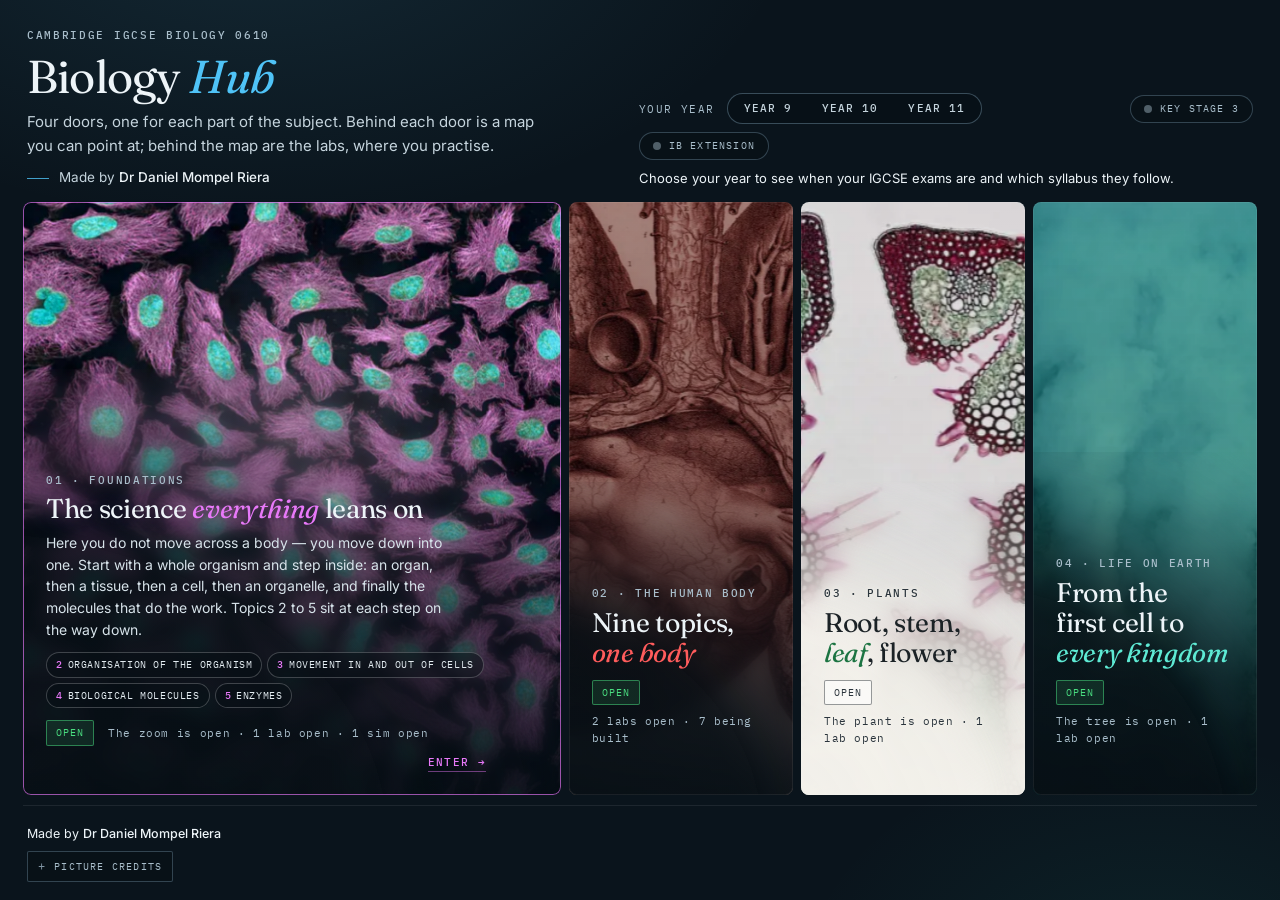
==== index.html @ d4ee897e "Station list: the Inheritance Lab's two restarted stations. Show the answers: picture questions tick" ====
<!DOCTYPE html>
<html lang="en-GB">
<head>
<meta charset="utf-8">
<meta name="viewport" content="width=device-width,initial-scale=1,viewport-fit=cover">
<title>Biology Hub — IGCSE Biology 0610</title>
<meta name="author" content="Dr Daniel Mompel Riera">
<meta name="copyright" content="Dr Daniel Mompel Riera">
<meta name="theme-color" content="#0A141C">
<meta name="description" content="Interactive revision for Cambridge IGCSE Biology 0610 behind four doors — Foundations, the human body, Plants, Life on Earth. Free, no sign-up, with IB as a layer.">
<meta property="og:type" content="website">
<meta property="og:title" content="Biology Hub — IGCSE Biology 0610">
<meta property="og:description" content="Interactive revision for Cambridge IGCSE Biology 0610 behind four doors — Foundations, the human body, Plants, Life on Earth. Free, no sign-up, with IB as a layer.">
<meta property="og:image" content="https://nlcsbiology.com/biology-hub/preview.jpg">
<meta property="og:image:width" content="1200">
<meta property="og:image:height" content="630">
<meta property="og:image:alt" content="Biology Hub, as it opens">
<meta name="twitter:card" content="summary_large_image">
<link rel="icon" href="data:image/svg+xml,<svg xmlns='http://www.w3.org/2000/svg' viewBox='0 0 32 32'><text y='26' font-size='26'>🧬</text></svg>">
<link rel="preconnect" href="https://fonts.googleapis.com">
<link rel="preconnect" href="https://fonts.gstatic.com" crossorigin>
<link rel="stylesheet" href="https://fonts.googleapis.com/css2?family=Fraunces:ital,opsz,wght@0,9..144,300..600;1,9..144,300..600&family=IBM+Plex+Mono:wght@400;500&family=Inter:wght@400;500&display=swap">
<link rel="stylesheet" href="css/hub.css?v=1795221928">
</head>
<body>

<div class="hub">

  <header class="masthead">
    <div class="masthead__l">
      <a class="crumb" id="crumb" href="#" hidden>Front door</a>
      <span class="eyebrow" id="siteEyebrow">Cambridge IGCSE Biology 0610</span>
      <h1>Biology <em>Hub</em></h1>
      <p class="lede">Four doors, one for each part of the subject. Behind each door is a map you can point at;
         behind the map are the labs, where you practise.</p>
      <p class="maker" id="siteMaker">Made by <strong>Dr Daniel Mompel Riera</strong></p>
    </div>
    <div class="masthead__r">

      <!-- A student's own record. This one stays put on every view, the front door
           included: the year tabs and the IB switch are about the page you are on, and
           are hidden once you leave the revision hub, but this is about you. -->
      <div class="acct" id="acct" hidden>
        <!-- Signed out, Google's own button stands here, so ONE press starts signing in. The
             line above it says who it is for — or, after a try that did not work, why. -->
        <span class="acct__for" id="acctFor" hidden>Students</span>
        <!-- .acct is a column, so anything dropped in beside the cards would land above them.
             This row exists only to put the apps rectangle to the LEFT of whatever the account
             corner is showing — Google's own button when signed out, one of our cards after. -->
        <div class="acct__row">
        <!-- Staff only, and hidden until the sign-in says so. Nothing is protected by this: the
             page and both repositories are public. It is here so a student is not offered a
             seating-plan app they have no use for. -->
        <a class="tools" href="applications.html" hidden>
          <span class="tools__ico" aria-hidden="true"><svg viewBox="0 0 24 24" width="13" height="13"><rect x="3.4" y="3.4" width="7" height="7" rx="1.6" fill="currentColor"/><rect x="13.6" y="3.4" width="7" height="7" rx="1.6" fill="currentColor" opacity=".72"/><rect x="3.4" y="13.6" width="7" height="7" rx="1.6" fill="currentColor" opacity=".72"/><rect x="13.6" y="13.6" width="7" height="7" rx="1.6" fill="currentColor" opacity=".45"/></svg></span>Apps</a>
        <div class="acct__gsi" id="acctGsi" hidden></div>
        <!-- Everything else is one of our two cards. The figure says "an account" before a
             word is read: outlined while nothing is known, filled in once someone is. -->
        <button type="button" class="acct__card" id="acctBtn">
          <span class="acct__ico" aria-hidden="true"><svg viewBox="0 0 24 24" width="18" height="18"><circle cx="12" cy="8.4" r="3.7" fill="none" stroke="currentColor" stroke-width="1.7"/><path d="M4.6 20.4c.9-3.8 3.9-6 7.4-6s6.5 2.2 7.4 6" fill="none" stroke="currentColor" stroke-width="1.7" stroke-linecap="round"/></svg></span>
          <span class="acct__txt">
            <span class="acct__lbl" id="acctBtnLbl">Students</span>
            <span class="acct__act" id="acctBtnAct">Sign in</span>
          </span>
        </button>
        <a class="acct__card acct__card--go" id="acctLink" hidden target="_blank" rel="noopener">
          <span class="acct__ico" aria-hidden="true"><svg viewBox="0 0 24 24" width="18" height="18"><circle cx="12" cy="8.2" r="4.1" fill="currentColor"/><path d="M4.1 21c.8-4.3 4.1-6.8 7.9-6.8s7.1 2.5 7.9 6.8z" fill="currentColor"/></svg></span>
          <span class="acct__txt">
            <span class="acct__lbl" id="acctLinkLbl"></span>
            <span class="acct__act" id="acctLinkAct"></span>
          </span>
        </a>
        <!-- On the front page the "My assessments" door is the way in, so the corner only says
             who is signed in; the link card above is what every other page shows. -->
        <div class="acct__card acct__card--who" id="acctWho" hidden>
          <span class="acct__ico" aria-hidden="true"><svg viewBox="0 0 24 24" width="18" height="18"><circle cx="12" cy="8.2" r="4.1" fill="currentColor"/><path d="M4.1 21c.8-4.3 4.1-6.8 7.9-6.8s7.1 2.5 7.9 6.8z" fill="currentColor"/></svg></span>
          <span class="acct__txt">
            <span class="acct__lbl" id="acctWhoLbl"></span>
            <span class="acct__act" id="acctWhoAct">Signed in</span>
          </span>
        </div>
        </div><!-- /.acct__row -->
        <!-- Once somebody is signed in: sign out (the sign-in lasts, so on a shared computer it must
             be easy to end), and for a teacher the switch between teacher mode and test mode. The
             switch only changes what this page shows; what a teacher may open is decided elsewhere. -->
        <div class="acct__foot" id="acctFoot" hidden>
          <div class="acct__mode" id="acctMode" role="group" aria-label="View the hub as" hidden>
            <button type="button" data-mode="teacher" aria-pressed="true">Teacher</button>
            <button type="button" data-mode="test" aria-pressed="false">Test</button>
          </div>
          <!-- A teacher in test mode: their own reflection cards on or off (18 Oct 2026), remembered on this computer -->
          <button type="button" class="acct__out" id="acctRfl" aria-pressed="true" hidden>Reflection cards: shown</button>
          <button type="button" class="acct__out" id="acctOut">Sign out</button>
        </div>
      </div>

      <div class="masthead__hub" id="mastHub">
        <div class="years" id="years"></div>
        <button type="button" class="ibtg ks3tg" id="ks3Toggle" aria-pressed="false">Key Stage 3</button>
        <button type="button" class="ibtg" id="ibToggle" aria-pressed="false">IB extension</button>
      </div>
    </div>
    <!-- The cards (13 Oct 2026, Daniel: the sign-in corner was "dropping … down instead of keeping it up … as the Biology
         Hub letters", and two cards should stand "one next to the other … and if there's another one then to the bottom of
         the first one"): a row of their own under the heading, the width of the masthead, so the corner stays level with
         the heading; two side by side where two fit. The quiet lines (a teacher's notes, the checking line) run under them. -->
    <div class="masthead__cards" id="mastCards">
      <!-- "Sit a test": shown only to someone seated for a test that opens later or is open now —
           a teacher only in test mode. Filled in by js/hub.js from the labs script, which reads
           the test system's own schedule. Before it opens there is no link: the way in appears
           here when it does. -->
      <section class="sit" id="sit" hidden aria-labelledby="sitName">
        <div class="sit__pic" id="sitPic" aria-hidden="true"><picture><source type="image/webp" srcset="assets/doors/sit-240.webp 240w, assets/doors/sit-480.webp 480w" sizes="(max-width:560px) 84px, 112px"><img src="assets/doors/sit-480.jpg" srcset="assets/doors/sit-240.jpg 240w, assets/doors/sit-480.jpg 480w" sizes="(max-width:560px) 84px, 112px" alt="" width="480" height="480" loading="lazy" decoding="async" draggable="false"></picture></div>
        <div class="sit__txt">
          <span class="sit__eye"><span class="sit__dot" aria-hidden="true"></span><span id="sitEye">Sit a test</span></span>
          <span class="sit__name" id="sitName"></span>
          <span class="sit__when" id="sitWhen"></span>
        </div>
        <a class="sit__go" id="sitGo" hidden>Sit the test <span aria-hidden="true">&rarr;</span></a>
      </section>
      <!-- "New feedback": shown for five days after the teacher releases this person's marked test in the
           test system, and longer while its review is still to write: until the review is handed in, also after its
           due day (18 and 19 Oct 2026, the labs script's _readTestSnapshot_) — a teacher only in test mode. Filled in by js/hub.js from the same answer as the test
           banner. The link goes to the test system's own read-only feedback page. -->
      <section class="sit sit--fb" id="fbk" hidden aria-labelledby="fbkName">
        <div class="sit__txt">
          <span class="sit__eye"><span class="sit__dot" aria-hidden="true"></span><span id="fbkEye">New feedback</span></span>
          <span class="sit__name" id="fbkName"></span>
          <span class="sit__when" id="fbkWhen"></span>
        </div>
        <a class="sit__go" id="fbkGo">See your feedback <span aria-hidden="true">&rarr;</span></a>
      </section>
      <!-- "Your reflection": a reflection the teacher has switched on for the hub, for someone on its Marks tabs, until
           they hand in a complete one — Start, Continue, or a reminder to ask the teacher. Filled in by js/hub.js from
           the same answer as the test banner; a teacher sees it only in test mode. The link opens the reflection form. -->
      <section class="sit sit--rfl" id="rfl" hidden aria-labelledby="rflName">
        <div class="sit__txt">
          <span class="sit__eye"><span class="sit__dot" aria-hidden="true"></span><span id="rflEye">Your reflection</span></span>
          <span class="sit__name" id="rflName"></span>
          <span class="sit__when" id="rflWhen"></span>
        </div>
        <a class="sit__go" id="rflGo" hidden>Start your reflection <span aria-hidden="true">&rarr;</span></a>
      </section>
      <!-- "Model page" (14 Nov 2026): a private model page (today the ecology mini IA's model) open for this pupil now: before
           they start, and while their hours last; gone when their time is over or their teacher closes it. The only way pupils
           are sent there (Daniel). Filled in by js/hub.js from the same answer as the test banner (the labs script's `models`);
           a teacher sees it only in test mode. Opens in this tab. -->
      <section class="sit sit--mdl" id="mdl" hidden aria-labelledby="mdlName">
        <div class="sit__txt">
          <span class="sit__eye"><span class="sit__dot" aria-hidden="true"></span><span id="mdlEye">Open for you</span></span>
          <span class="sit__name" id="mdlName"></span>
          <span class="sit__when" id="mdlWhen"></span>
        </div>
        <a class="sit__go" id="mdlGo" hidden>Open the page <span aria-hidden="true">&rarr;</span></a>
      </section>
      <!-- "Quiz" (10 Nov 2026): a Quiz Hall quiz open now or later for this pupil, in any subject. Filled in by js/hub.js from
           Quiz Hall's own back office (js/local.js quizHall; the school edition only), asked every few seconds so it shows
           soon after the teacher presses Start now. The link appears once the quiz is open. -->
      <section class="sit sit--qz" id="qz" hidden aria-labelledby="qzName">
        <div class="sit__txt">
          <span class="sit__eye"><span class="sit__dot" aria-hidden="true"></span><span id="qzEye">Quiz</span></span>
          <span class="sit__name" id="qzName"></span>
          <span class="sit__when" id="qzWhen"></span>
        </div>
        <a class="sit__go" id="qzGo" hidden><span id="qzGoText">Open Quiz Hall</span> <span aria-hidden="true">&rarr;</span></a>
      </section>

      <!-- A teacher in test mode: why a card does not show, in ONE small box beside the cards (21 Oct 2026, Daniel: the notes
           made "a very, very thick area at the top with almost nothing on the right"). Shown only while a note is (js/hub.js);
           pupils never see it. -->
      <div class="sit-notes" id="sitNotes" hidden>
        <span class="sit-notes__head">Test mode · only you see this</span>
        <p class="sit-note" id="sitNote" hidden></p>
        <p class="sit-note sit-note--rfl" id="rflNote" hidden></p>
      </div>

      <!-- What the hub found, under the cards, for whoever they are for (Daniel, 13 Oct 2026: pupils signed in, saw
           nothing while the check still ran, and thought nothing had happened): "Checking…" while it asks; then when
           it checked, what it found when no card shows, and Check again; or, when Google's sign-in is too old to
           check with, Google's own button. Filled in by js/hub.js; a teacher sees it only in test mode. -->
      <div class="sit-check" id="sitCheck" hidden><span class="sit-check__say" id="sitCheckSay" role="status"></span><button type="button" class="sit-check__again" id="sitCheckAgain" hidden>Check again</button><span class="sit-check__gsi" id="sitCheckGsi" hidden></span></div>
    </div>
  </header>

  <main class="doors doors--entry" id="entryDoors" hidden aria-label="The front door"></main>
  <main class="doors" id="doors" aria-label="The four shelves"></main>

  <section class="beyond" id="beyond" aria-label="Clubs and societies"></section>

  <section class="prog" id="prog" hidden aria-labelledby="progH">
    <div class="band"><span class="eyebrow" id="progH">Your progress</span><span class="count" id="progCount"></span><button type="button" class="syncbtn" id="btnSync" hidden>Sync my work</button></div>
    <div class="prog__grid" id="progGrid"></div>
    <p class="prog__note" id="progNote"></p>
  </section>

  <!-- Key Stage 3 and IB pages: a panel each, in its toggle's colour, shown while that toggle is on (js/hub.js, 25 Oct 2026).
       The IGCSE hubs, labs and sims are reached through their shelves above. -->
  <section class="open" aria-label="Key Stage 3 and IB pages">
    <div class="open__lv open__lv--ks3">
      <h2 class="open__h"><span class="open__dot" aria-hidden="true"></span>Key Stage 3<span class="open__n" id="openCountKS3"></span></h2>
      <ul class="open__list" id="openListKS3"></ul>
    </div>
    <div class="open__lv open__lv--ib">
      <h2 class="open__h"><span class="open__dot" aria-hidden="true"></span>IB extension<span class="open__n" id="openCountIB"></span></h2>
      <ul class="open__list" id="openListIB"></ul>
    </div>
  </section>

  <footer class="foot">
    <!-- Who owns this website, said once (js/local.js `site.owner`). Empty, and so not drawn,
         in an edition that names no school. -->
    <p class="owner" id="siteOwner"></p>
    <p class="byline" id="siteByline">Made by <strong>Dr Daniel Mompel Riera</strong></p>
    <!-- For teachers (js/local.js `teachers`): which lab to send a class to, and how the questions
         are checked. Hidden in an edition without it; the address #teachers opens it. -->
    <details class="credits teach" id="teachers" hidden>
      <summary class="credits__btn" id="teachBtn">For teachers</summary>
      <div class="teach__panel" id="teachPanel"></div>
    </details>
    <details class="credits">
      <summary class="credits__btn">Picture credits</summary>
      <p class="colophon" id="credits"></p>
    </details>
  </footer>

  <noscript>
    <p>This page needs JavaScript to stand the doors up. The apps themselves:
       <a href="https://nlcsbiology.com/foundations-hub/">Foundations Hub</a> ·
       <a href="https://nlcsbiology.com/human-body-hub/">Human Body Hub</a> ·
       <a href="https://nlcsbiology.com/life-on-earth-hub/">Life on Earth Hub</a> ·
       <a href="https://nlcsbiology.com/plants-hub/">Plants Hub</a> ·
       <a href="https://nlcsbiology.com/classification-lab/">Classification Lab</a> ·
       <a href="https://nlcsbiology.com/cells-lab/">Cells Lab</a> ·
       <a href="https://nlcsbiology.com/digestion-lab/">Digestion Lab</a> ·
       <a href="https://nlcsbiology.com/circulation-lab/">Circulation Lab</a> ·
       <a href="https://nlcsbiology.com/immunity-lab/">Immunity Lab</a> ·
       <a href="https://nlcsbiology.com/inheritance-lab/">Inheritance Lab</a> ·
       <a href="https://nlcsbiology.com/plants-lab/">Plants Lab</a> ·
       <a href="https://nlcsbiology.com/protein-enzyme-sim/">Protein &amp; Enzyme Sim</a> ·
       <a href="https://nlcsbiology.com/B11-starch-calibration-curve-pract/">IB Biology practical: starch calibration curve (B1.1)</a> ·
       <a href="https://nlcsbiology.com/B41-rocky-shore-fieldwork-pract/">IB Biology practical: rocky shore fieldwork (B4.1)</a> ·
       <a href="https://nlcsbiology.com/A22-microscopy-skills-pract/">IB Biology practical: microscopy skills (A2.2.2)</a> ·
       <a href="https://nlcsbiology.com/ks3-separating-mixtures-pract/">Y7 Chemistry practical: separating mixtures</a> ·
       <a href="https://nlcsbiology.com/ks3-y7-chemistry-revision/">Y7 Chemistry revision: states of matter, atoms and mixtures</a> ·
       <a href="https://nlcsbiology.com/ks3-y7-cell-organelles/">Y7 Biology practical: cell structures and organelles</a></p>
  </noscript>
</div>

<div class="toast" id="toast" role="status" aria-live="polite"></div>

<!-- Google's sign-in: the account corner, Sync my work, your own door, the test, feedback and
     reflection cards, and teacher mode all wait for it.
     `async defer` means the page never waits for it, and a school network that blocks it
     leaves the rest of the hub exactly as it is — js/hub.js checks before it asks. -->
<script src="https://accounts.google.com/gsi/client?hl=en-GB" async defer></script>

<script src="js/data/labs.js?v=1795221928"></script>
<script src="js/data/syllabus-years.js?v=1795221928"></script>
<script src="js/progress.js?v=1795221928"></script>
<script src="js/signin.js?v=1795221928"></script>
<script src="js/shelves.js?v=1795221928"></script>
<script src="js/local.js?v=1795221928"></script>
<script src="js/hub.js?v=1795221928"></script>
</body>
</html>
---- css/hub.css ----
/* ============================================================
   Biology Hub — the front door
   All specimen, no paper: the page is ink, and the doors carry
   the colour. Point at a door and it opens a little; leave the
   page alone and the doors take turns.
   ============================================================ */
:root{
  --ink-0:#0A141C; --ink-1:#0D1E29; --ink-2:#10222C;
  --paper:#F7F6F2; --chalk:#EDF4F8; --chalk-dim:#A9BECB; --chalk-mute:#7F94A2;
  --text:#1B2226; --text-2:#515D68; --rule:rgba(255,255,255,.08);
  --cyan:#4FC3F7; --amber:#F5A623; --green:#4ADE80; --violet:#B388FF; --teal:#2DD4BF; --blue:#5CC8FF;

  --serif:Fraunces,"Iowan Old Style",Georgia,"Times New Roman",serif;
  --mono:"IBM Plex Mono",ui-monospace,SFMono-Regular,Menlo,monospace;
  --sans:"Inter",system-ui,-apple-system,"Segoe UI",sans-serif;
  --ease:cubic-bezier(.22,.61,.36,1);
  --gutter:clamp(14px,1.8vw,28px);
}
*{box-sizing:border-box}
html{color-scheme:dark}
html,body{height:100%}
body{
  margin:0;font-family:var(--sans);font-size:15px;line-height:1.55;color:var(--chalk);
  -webkit-font-smoothing:antialiased;background:var(--ink-0);
  background-image:
    radial-gradient(60% 50% at 20% -10%, rgba(72,152,182,.16), transparent 70%),
    radial-gradient(40% 40% at 90% 110%, rgba(45,212,191,.08), transparent 70%);
  background-attachment:fixed;
}
h1,h2,h3{margin:0;font-weight:400;line-height:1.12}
p{margin:0}
ul,ol{margin:0;padding:0;list-style:none}
button{font:inherit;color:inherit;background:none;border:0;padding:0;cursor:pointer}
a{color:inherit;text-decoration:none}
:focus-visible{outline:2px solid var(--cyan);outline-offset:3px}
.eyebrow{
  font-family:var(--mono);font-size:10.5px;font-weight:500;letter-spacing:.16em;
  text-transform:uppercase;color:var(--chalk-dim)
}

/* ============ the shell ============ */
.hub{min-height:100dvh;display:flex;flex-direction:column;gap:10px;padding:0 var(--gutter) 10px}

/* ============ masthead ============ */
.masthead{
  display:grid;grid-template-columns:minmax(0,1fr) auto;gap:18px 32px;align-items:end;
  padding:clamp(14px,2.4vh,28px) 4px 4px
}
.masthead h1{font-family:var(--serif);font-size:clamp(32px,3.6vw,50px);letter-spacing:-.018em;margin-top:6px}
.masthead h1 em{font-style:italic;color:var(--cyan)}
.lede{margin-top:8px;max-width:58ch;color:#C5D4DD;font-size:15px}
.masthead__r{display:flex;flex-direction:column;align-items:flex-end;gap:10px;min-width:0}
.masthead__hub{display:flex;flex-direction:column;align-items:flex-end;gap:10px;min-width:0}

/* ---- your record ----
   The one thing up here that is about the reader rather than the page, so it is the one
   thing that stays when the year tabs and the IB switch go. Two lines: who it is for, and
   what pressing it does. It is a button until there is somewhere to go, then a link — the
   `--go` card — because a link that sometimes does not link is a worse thing than two. */
.acct{display:flex;flex-direction:column;align-items:flex-end;gap:6px}
/* The apps rectangle and whatever the account corner is showing, side by side.
   flex-wrap matters: Google's button is a fixed-width iframe, and when there is not room for
   both the rectangle drops to its own line instead of being sat on. */
.acct__row{display:flex;align-items:center;justify-content:flex-end;gap:8px;flex-wrap:wrap;min-width:0}
/* Google's button is an iframe of a fixed pixel width, and it grows without warning when Google
   swaps in the personalised "Sign in as …" variant. As a shrinkable flex item its box was
   squeezed below that width while the iframe kept it, and since the box aligns its content to the
   right the overflow went leftwards, straight over the apps rectangle. Let it keep its width. */
.acct__row .acct__gsi{flex:none;max-width:100%}
.tools{flex:none;display:inline-flex;align-items:center;gap:6px;padding:7px 11px;border-radius:3px;
  border:1px solid rgba(150,190,215,.34);background:rgba(7,15,21,.62);color:var(--chalk-mute);
  font:500 11.5px/1 var(--mono);letter-spacing:.06em;text-transform:uppercase;text-decoration:none;
  transition:color .15s,border-color .15s}
.tools:hover,.tools:focus-visible{color:var(--chalk);border-color:rgba(150,190,215,.7)}
.tools__ico{display:grid;place-items:center;opacity:.85}
/* the figure on the left says "account" before a word is read; the two lines sit centred
   beside it, so the card reads as one control rather than a note with a border round it */
.acct__card{
  display:flex;flex-direction:row;align-items:center;gap:11px;text-align:left;
  min-width:212px;max-width:min(312px,calc(100vw - 36px));padding:8px 14px 8px 9px;   /* 312, not 300: "For NLCS Jeju students and teachers" fits whole — but never wider than a 320 px phone, where it shortens with … instead */
  border:1px solid rgba(150,190,215,.34);border-radius:999px;background:rgba(7,15,21,.62);
  transition:border-color .2s,background .2s,color .2s
}
.acct__ico{
  flex:none;display:grid;place-items:center;width:32px;height:32px;border-radius:50%;
  color:#BFE3F5;background:rgba(120,200,230,.10);box-shadow:inset 0 0 0 1px rgba(150,215,240,.35);
  transition:background .2s,color .2s,box-shadow .2s
}
.acct__ico svg{display:block}
.acct__txt{display:flex;flex-direction:column;gap:2px;min-width:0}
.acct__card:hover:not(:disabled) .acct__ico,.acct__card:focus-visible .acct__ico{
  color:#fff;background:rgba(120,200,230,.2);box-shadow:inset 0 0 0 1px rgba(150,215,240,.7)}
.acct__card--go .acct__ico{color:var(--cyan);background:rgba(120,200,230,.16)}
/* signed out, "Sign in" is the whole point of the control, so it is the loudest word on it */
#acctBtn:not(:disabled) .acct__act{font-size:14px;font-weight:600;color:#fff;letter-spacing:.005em}
#acctBtn:not(:disabled){border-color:rgba(150,215,240,.5)}
/* Where the card stands alone — the front, and each section's page — it is centred against
   the heading beside it, not dropped to the foot of the masthead. On the revision page it
   shares the column with the year tabs and the IB switch, which stay at the foot. */
body[data-view]:not([data-view="revision"]) .masthead__r{align-self:center}
.acct__lbl{
  font-family:var(--mono);font-size:9.5px;letter-spacing:.12em;text-transform:uppercase;
  color:var(--chalk-dim);line-height:1.25;
  /* a roster name can run long, and it is the line under it that has to stay readable */
  max-width:100%;overflow:hidden;text-overflow:ellipsis;white-space:nowrap
}
.acct__act{font-size:12.5px;color:#D7E3EA;line-height:1.35}
.acct__card:hover:not(:disabled),.acct__card:focus-visible{border-color:rgba(150,215,240,.7);background:rgba(120,200,230,.1)}
.acct__card:hover:not(:disabled) .acct__act{color:#fff}
.acct__card:disabled{cursor:default}
/* nothing recorded yet is not a failure, so it is dimmed rather than struck out */
.acct__card:disabled .acct__act{color:var(--chalk-mute)}
.acct__card--go{border-color:rgba(150,215,240,.6);background:rgba(120,200,230,.14)}
.acct__card--go .acct__lbl{color:#BFE3F5}
.acct__card--go .acct__act{color:#fff}
.acct__card--go .acct__act::after{content:" \2192";color:var(--cyan)}
/* signed out: Google's own button, one press, with a line above saying who it is for — or why
   the last try did not work. The button's 40px is held open so the masthead does not jump
   when Google's frame arrives. */
.acct__gsi{display:flex;justify-content:flex-end;min-height:40px}
/* Google's frame is drawn in the light scheme, and the page in the dark one (html, above): a frame whose scheme differs
   from its box's is painted on an opaque white ground, so the button stood in a white box (seen 29 Oct 2026). Both boxes
   that hold Google's button take the frame's own scheme, and the frame shows through again. */
.acct__gsi,.sit-check__gsi{color-scheme:normal}
.acct__for{
  font-family:var(--mono);font-size:9.5px;letter-spacing:.12em;text-transform:uppercase;
  color:var(--chalk-dim);line-height:1.25;text-align:right
}
.acct__for--why{font-family:var(--sans);font-size:12.5px;letter-spacing:0;text-transform:none;color:#FFD08A}
/* Signed in with something recorded, js/hub.js fills both a link card and an identity card.
   On the front page — when this edition has the "My assessments" door — the door is the way in
   and the corner only says who is signed in; everywhere else the corner card is the link. */
.acct__card--who{cursor:default;border-color:rgba(150,215,240,.45);background:rgba(120,200,230,.08)}
.acct__card--who .acct__ico{color:var(--cyan);background:rgba(120,200,230,.16)}
.acct__card--who .acct__lbl{color:#BFE3F5}
.acct__card--who .acct__act{color:#D7E3EA}
body[data-view="entry"][data-mine-door] #acctLink{display:none!important}
body:not([data-view="entry"][data-mine-door]) #acctWho{display:none!important}
/* Under the card once somebody is signed in: a teacher's switch between teacher mode and test
   mode, and sign out. Both are set small, in the labels' own type, so they read as belonging to
   the card rather than as two more controls competing with it. */
.acct__foot{display:flex;align-items:center;justify-content:flex-end;gap:12px;flex-wrap:wrap}
.acct__mode{display:inline-flex;padding:2px;border:1px solid rgba(150,190,215,.34);border-radius:999px;background:rgba(7,15,21,.62)}
.acct__mode button{
  font-family:var(--mono);font-size:9.5px;letter-spacing:.12em;text-transform:uppercase;line-height:1.25;
  color:var(--chalk-dim);padding:4px 11px;border-radius:999px;transition:background .2s,color .2s,box-shadow .2s
}
.acct__mode button[aria-pressed="true"]{color:#fff;background:rgba(120,200,230,.2);box-shadow:inset 0 0 0 1px rgba(150,215,240,.55);cursor:default}
.acct__mode button[aria-pressed="false"]:hover{color:#fff}
.acct__out{
  font-family:var(--mono);font-size:9.5px;letter-spacing:.12em;text-transform:uppercase;line-height:1.25;
  color:var(--chalk-dim);padding:4px 0;border-bottom:1px solid transparent;transition:color .2s,border-color .2s
}
.acct__out:hover{color:#fff;border-bottom-color:rgba(150,215,240,.6)}

.maker{margin-top:10px;font-size:13.5px;color:#C5D4DD}
.maker::before{content:"";display:inline-block;width:22px;height:1px;background:var(--cyan);opacity:.8;vertical-align:middle;margin-right:10px}
.maker strong{font-weight:500;color:var(--chalk)}
/* The name is the way in to who made this, so it has to look pressable rather than like prose.
   A quiet pill: it sits under the lede and must not compete with the doors. The arrow says it
   leaves the site. */
.maker__me{display:inline-flex;align-items:center;gap:6px;padding:3px 10px;margin:0 2px;
  border:1px solid var(--line2,rgba(150,190,215,.32));border-radius:999px;
  background:rgba(7,15,21,.5);color:var(--chalk);text-decoration:none;white-space:nowrap;
  transition:border-color .15s,color .15s,background .15s}
.maker__me:hover,.maker__me:focus-visible{border-color:var(--cyan);color:var(--cyan);
  background:color-mix(in srgb,var(--cyan) 9%,transparent)}
.maker__me:focus-visible{outline:2px solid var(--cyan);outline-offset:2px}
.maker__me strong{font-weight:500;color:inherit}
.maker__me::after{content:"\2197";font:500 10px/1 var(--mono);opacity:.75}

/* ============ the cards' row (13 Oct 2026) ============
   Daniel: the sign-in corner was "dropping … down instead of keeping it up … as the Biology Hub letters" when a card
   showed (it is centred against the heading, and the cards made the heading's column taller), and "if you have two things,
   instead of putting them one after the other … one next to the other … and if there's another one then to the bottom of
   the first one". So the cards are a row of their own, across the whole masthead, under the heading: one column, or two
   where two fit (each card at least 460 px). A teacher's notes and the checking line run under them, the row's width.
   An empty row takes no room. */
.masthead__cards{grid-column:1 / -1;display:grid;grid-template-columns:minmax(0,600px);gap:12px 16px;align-items:start;min-width:0;
  margin-top:-6px}
.masthead__cards:not(:has(> :not([hidden]))){display:none}
.masthead__cards > .sit{margin-top:0;max-width:none}
.masthead__cards > .sit-note,.masthead__cards > .sit-check{grid-column:1 / -1;margin-top:0}
@media (min-width:1080px){ .masthead__cards{grid-template-columns:repeat(2,minmax(0,600px))} }

/* ============ "Sit a test" ============
   Under the credit, and only when there is a test for you: one that opens later ("Opens today at
   09:00" — no link yet), or one open now (a link, and a live dot). Amber, because tests are amber
   everywhere in the estate (the teacher page's Test cards are #F5A623). The picture fades into the
   card on its right edge so the words never sit on it. */
.sit{
  --sit:#F5A623;
  position:relative;display:flex;align-items:stretch;margin-top:14px;max-width:560px;
  border:1px solid rgba(245,166,35,.34);border-radius:14px;overflow:hidden;
  background:linear-gradient(90deg,rgba(245,166,35,.10),rgba(7,15,21,.62) 55%);
  animation:sitIn .45s var(--ease) both
}
.sit[hidden]{display:none}
.sit__pic{
  flex:none;width:112px;position:relative;overflow:hidden;
  background:radial-gradient(120% 90% at 30% 30%,rgba(245,166,35,.35),transparent 60%),linear-gradient(135deg,#2a2112,#0f1419)
}
.sit__pic picture,.sit__pic img{position:absolute;inset:0;width:100%;height:100%;object-fit:cover;display:block}
.sit__pic::after{content:"";position:absolute;inset:0;background:linear-gradient(90deg,transparent 50%,rgba(7,15,21,.6))}
.sit__txt{flex:1 1 auto;min-width:0;display:flex;flex-direction:column;justify-content:center;gap:3px;padding:12px 16px}
.sit__eye{display:inline-flex;align-items:center;gap:8px;font:500 10.5px/1.3 var(--mono);letter-spacing:.16em;text-transform:uppercase;color:var(--sit)}
.sit__dot{display:none;flex:none;width:7px;height:7px;border-radius:50%;background:var(--sit)}
.sit.is-open .sit__dot{display:inline-block;animation:sitPulse 1.8s ease-out infinite}
.sit__name{font:400 20px/1.2 var(--serif);color:var(--chalk);overflow-wrap:anywhere}
.sit__when{font-size:13.5px;color:#C5D4DD}
.sit__go{
  flex:none;align-self:center;margin:0 14px 0 4px;display:inline-flex;align-items:center;justify-content:center;gap:8px;
  font:600 11px/1 var(--mono);letter-spacing:.1em;text-transform:uppercase;text-decoration:none;white-space:nowrap;
  color:#1B1406;background:var(--sit);padding:11px 16px;border-radius:999px;transition:filter .15s
}
.sit__go[hidden]{display:none}
.sit__go:hover{filter:brightness(1.08)}
.sit__go:focus-visible{outline:2px solid var(--sit);outline-offset:3px}
.sit__go span{transition:transform .18s}
.sit__go:hover span{transform:translateX(3px)}
/* a teacher in test mode, when there is nothing to show: say so, quietly, instead of leaving a gap — the notes in ONE small
   box (21 Oct 2026, Daniel: they made "a very, very thick area at the top with almost nothing on the right"). It is a cell of
   the cards' grid, so on a wide screen it sits beside a card, on a narrow one under them. Pupils never see it. */
.sit-notes{display:flex;flex-direction:column;gap:7px;padding:11px 14px 12px;border:1px solid rgba(237,244,248,.14);
  border-radius:14px;background:rgba(7,15,21,.5);animation:sitIn .45s var(--ease) both}
.sit-notes[hidden]{display:none}
.sit-notes__head{font:500 10px/1.3 var(--mono);letter-spacing:.16em;text-transform:uppercase;color:var(--chalk-mute)}
.sit-note{margin:0;font-size:13px;line-height:1.5;color:#C5D4DD;border-left:2px solid rgba(245,166,35,.55);padding:1px 0 1px 10px}
.sit-note[hidden]{display:none}
@keyframes sitIn{from{opacity:0;transform:translateY(4px)}to{opacity:1;transform:none}}
@keyframes sitPulse{0%{box-shadow:0 0 0 0 rgba(245,166,35,.55)}70%{box-shadow:0 0 0 8px rgba(245,166,35,0)}100%{box-shadow:0 0 0 0 rgba(245,166,35,0)}}
@media (max-width:560px){
  .sit{flex-wrap:wrap}
  .sit__pic{width:84px}
  .sit__txt{flex:1 1 calc(100% - 84px);padding:11px 13px}
  .sit__name{font-size:18px}
  .sit__go{flex:1 1 100%;margin:0;border-radius:0;padding:14px}
}
/* "Your feedback" (§feedback-release): the same card, sea-green so it never reads as a test, no picture */
.sit--fb{--sit:#7FD1C1;border-color:rgba(127,209,193,.34);background:linear-gradient(90deg,rgba(127,209,193,.10),rgba(7,15,21,.62) 55%)}
.sit--fb .sit__dot{display:inline-block}
.sit--fb .sit__go{color:#06201B}
@media (max-width:560px){.sit--fb .sit__txt{flex-basis:100%}}
/* "Your reflection" (§hub-card): the same card in the reflections' own orchid — the teacher page's Reflection cards are
   #E879F9 — with no picture. A reminder, with nothing to press (.is-waiting), keeps the colour but loses the dot. */
.sit--rfl{--sit:#E879F9;border-color:rgba(232,121,249,.34);background:linear-gradient(90deg,rgba(232,121,249,.10),rgba(7,15,21,.62) 55%)}
.sit--rfl .sit__dot{display:inline-block}
.sit--rfl.is-waiting .sit__dot{display:none}
.sit--rfl .sit__go{color:#2A0930}
.sit-note--rfl{border-left-color:rgba(232,121,249,.55)}
@media (max-width:560px){.sit--rfl .sit__txt{flex-basis:100%}}
/* "Quiz" (10 Nov 2026): a Quiz Hall quiz, in Quiz Hall's own periwinkle (its --accent, #8EA0F2), no picture; the dot
   pulses only while the quiz is open (.is-open), as the test's */
/* 📘 a model page open for this pupil (14 Nov 2026): leaf green */
.sit--mdl{--sit:#A3D977;border-color:rgba(163,217,119,.34);background:linear-gradient(90deg,rgba(163,217,119,.10),rgba(7,15,21,.62) 55%)}
.sit--mdl .sit__go{color:#13200A}
@media (max-width:560px){.sit--mdl .sit__txt{flex-basis:100%}}
.sit--qz{--sit:#8EA0F2;border-color:rgba(142,160,242,.36);background:linear-gradient(90deg,rgba(142,160,242,.11),rgba(7,15,21,.62) 55%)}
.sit--qz .sit__go{color:#0F161D}
@media (max-width:560px){.sit--qz .sit__txt{flex-basis:100%}}
/* "Checking… · Checked at 09:14" (13 Oct 2026): one quiet line under the cards for whoever they are for, so an empty
   space never reads as a hub that did nothing. Its dot breathes while the hub asks, is green once it has an answer and
   amber when something needs the pupil (a failed check, a sign-in too old to check with). Check again is a small
   outlined pill; Google's own button stands in the line when the sign-in is too old. */
.sit-check{margin-top:12px;max-width:620px;padding-left:16px;text-indent:-16px;
  font:500 11.5px/1.7 var(--mono);letter-spacing:.03em;color:var(--chalk-dim)}
.sit-check[hidden]{display:none}
/* the dot hangs in the margin, so a second line starts under the words, not under the dot */
.sit-check__say::before{content:"";display:inline-block;width:7px;height:7px;margin-right:9px;border-radius:50%;
  vertical-align:1px;background:var(--chalk-mute)}
.sit-check.is-checking .sit-check__say::before{background:var(--cyan);animation:checkBreathe 1.1s ease-in-out infinite alternate}
.sit-check.is-done .sit-check__say::before{background:var(--green)}
.sit-check.is-failed .sit-check__say::before,.sit-check.is-signin .sit-check__say::before{background:var(--amber)}
/* right after the words, like one more of them, and onto the next line only when the line is full */
.sit-check__again{display:inline-block;margin-left:10px;text-indent:0;vertical-align:baseline;white-space:nowrap;
  font:600 10px/1 var(--mono);letter-spacing:.1em;text-transform:uppercase;color:var(--chalk);
  border:1px solid rgba(237,244,248,.3);border-radius:999px;padding:4px 10px;transition:border-color .15s,background-color .15s}
.sit-check__again:hover{border-color:rgba(237,244,248,.6);background-color:rgba(237,244,248,.07)}
.sit-check__again[hidden],.sit-check__gsi[hidden]{display:none}
.sit-check__gsi{display:block;margin-top:8px;text-indent:0;min-height:32px}
@keyframes checkBreathe{from{opacity:.25}to{opacity:1}}
@media (prefers-reduced-motion:reduce){.sit,.sit.is-open .sit__dot,.sit-check.is-checking .sit-check__say::before{animation:none}}

/* your year — three lines, each one thing (Daniel, 28 Sep 2026: "a bit too much information and clunky").
   1. the page's settings: the three years as ONE switch (the same pill as the account's Teacher/Test
      switch), and the IB layer at the end of the row;
   2. the two facts the year decides: when its IGCSE exams are, and their syllabus;
   3. that year's topics, as one run of words rather than a wall of pills.
   The block is left-aligned inside a column of its own width, so its lines share one left edge. */
.years{display:flex;flex-direction:column;align-items:stretch;gap:9px;width:clamp(470px,48vw,620px)}
.yhead{display:flex;align-items:center;flex-wrap:wrap;gap:8px 12px}
.yhead .path__lbl{margin-right:0}
.yhead .ibtg{margin-left:auto}
.ytabs{display:inline-flex;gap:2px;padding:2px;border:1px solid rgba(150,190,215,.34);border-radius:999px;background:rgba(7,15,21,.62)}
.ytab{
  font-family:var(--mono);font-size:10.5px;font-weight:500;letter-spacing:.1em;text-transform:uppercase;color:#C5D4DD;
  padding:6px 14px;border-radius:999px;line-height:1.2;white-space:nowrap;
  transition:background .2s,color .2s,box-shadow .2s
}
.ytab:hover,.ytab:focus-visible{color:#fff;background:rgba(120,200,230,.1)}
.ytab[aria-pressed="true"]{color:#fff;background:rgba(120,200,230,.2);box-shadow:inset 0 0 0 1px rgba(150,215,240,.6)}
.ysyl{margin:0;font-size:13px;line-height:1.45;color:var(--chalk)}
.ysyl__k{font-family:var(--mono);font-size:9.5px;letter-spacing:.14em;text-transform:uppercase;color:var(--chalk-dim)}
.ysyl__sep{color:var(--chalk-mute);margin:0 5px}
/* the topics: words, not boxes. Each is still a button (point at it and its door opens); the pad that
   lights on hover is pulled back by the same 6px, so the first word starts on the block's left edge */
.path{display:flex;flex-wrap:wrap;align-items:baseline;gap:1px 2px;margin-left:-6px}
.path:empty{display:none}
.path__lbl{font-family:var(--mono);font-size:10.5px;letter-spacing:.14em;text-transform:uppercase;color:var(--chalk-dim);margin-right:6px}
.step{
  font-size:12.5px;line-height:1.4;color:#C5D4DD;white-space:nowrap;
  padding:2px 6px;border-radius:4px;transition:background .2s,color .2s
}
.step b{font-family:var(--mono);font-size:10.5px;font-weight:500;color:var(--cyan);margin-right:1px}
.step:hover,.step:focus-visible,.step.is-on{background:rgba(120,200,230,.16);color:#fff}

.ibtg{
  font-family:var(--mono);font-size:10px;letter-spacing:.12em;text-transform:uppercase;color:#A9BECB;
  border:1px solid rgba(150,190,215,.3);border-radius:999px;padding:7px 13px;background:rgba(7,15,21,.6);transition:.18s;
  display:inline-flex;align-items:center;gap:8px;line-height:1.2
}
.ibtg::before{content:"";width:8px;height:8px;border-radius:50%;background:rgba(169,190,203,.45);transition:.18s}
.ibtg:hover,.ibtg:focus-visible{color:#fff;border-color:rgba(150,215,240,.7)}
.ibtg[aria-pressed="true"]{background:rgba(179,136,255,.18);color:#E7DCFF;border-color:rgba(179,136,255,.6)}
.ibtg[aria-pressed="true"]::before{background:var(--violet);box-shadow:0 0 10px var(--violet)}
/* Key Stage 3, just before IB (15 Oct 2026): the same switch in teal */
.yhead .ks3tg + .ibtg{margin-left:0}
.ks3tg[aria-pressed="true"]{background:rgba(61,214,192,.16);color:#D4FBF4;border-color:rgba(61,214,192,.6)}
.ks3tg[aria-pressed="true"]::before{background:#3DD6C0;box-shadow:0 0 10px #3DD6C0}

/* On a laptop the two halves of the revision masthead share one band: the sign-in stands level with the
   top of the heading, and the year block ends level with the credit line (it used to hang above both). */
@media (min-width:901px){
  body[data-view="revision"] .masthead{align-items:stretch}
  body[data-view="revision"] .masthead__hub{margin-top:auto}
}

/* ============ the doors ============ */
.doors{display:flex;gap:8px;flex:1 1 0;min-height:380px}
.door{
  position:relative;display:block;flex:1 1 0;min-width:0;overflow:hidden;border-radius:8px;
  isolation:isolate;color:var(--chalk);background:var(--ink-1);
  transition:flex-grow .75s var(--ease);will-change:flex-grow;cursor:pointer;
  -webkit-tap-highlight-color:transparent
}
.door::after{
  content:"";position:absolute;inset:0;border-radius:inherit;pointer-events:none;z-index:4;
  box-shadow:inset 0 0 0 1px rgba(255,255,255,.07);transition:box-shadow .6s
}
.door.is-on{flex-grow:2.4}
.door.is-year::after{box-shadow:inset 0 0 0 1px rgba(237,244,248,.5),0 0 30px rgba(237,244,248,.1)}
.door.is-on::after{
  box-shadow:inset 0 0 0 1px color-mix(in srgb,var(--accent) 65%,transparent),
             0 0 0 1px color-mix(in srgb,var(--accent) 22%,transparent),
             0 14px 60px color-mix(in srgb,var(--accent) 22%,transparent)
}
.door picture,.door__img,.door__motion{position:absolute;inset:0;width:100%;height:100%;display:block}
.door__img{
  object-fit:cover;object-position:var(--focus,50% 50%);
  transform:scale(1.03);filter:saturate(.82) brightness(.74);
  transition:transform 1.8s var(--ease),filter .8s var(--ease);will-change:transform
}
.door.is-on .door__img{transform:scale(1.1);filter:saturate(1.04) brightness(1)}
.door__veil{
  position:absolute;inset:0;z-index:1;pointer-events:none;
  background:linear-gradient(to top,rgba(7,15,21,.9) 0,rgba(7,15,21,.5) 24%,rgba(7,15,21,.1) 50%,rgba(7,15,21,0) 100%);
  transition:opacity .6s
}
/* The moving part of a banner, drawn live over the printed one (js/hub.js, `motion`).
   It sits below the veil on purpose: the shut door's own words have to keep covering it. */
.door__motion{
  /* overflow MUST stay hidden: preserveAspectRatio="slice" scales the drawing to cover the
     box, and anything visible would then be painted right across the door — over the words */
  pointer-events:none;overflow:hidden;
  -webkit-mask-image:var(--mo-mask,none);mask-image:var(--mo-mask,none)
}
.door--wide.is-on .door__motion{-webkit-mask-image:none;mask-image:none}
/* a light running the length of a line: one sweep is one beat. The path declares its own
   length, so the dash is read in thousandths of it and the beat is the same at every size. */
.mo-trace{
  fill:none;stroke-linecap:round;stroke-linejoin:round;
  stroke-dasharray:92 908;stroke-dashoffset:1000;
  filter:drop-shadow(0 0 7px rgba(237,28,36,.95)) drop-shadow(0 0 18px rgba(237,28,36,.5));
  animation:beat var(--beat,2s) cubic-bezier(.45,0,.5,1) infinite
}
@keyframes beat{to{stroke-dashoffset:0}}
/* an electron on a ring. The ring itself is printed on the banner; only the dot moves. */
.mo-e{animation:spark 2.6s ease-in-out infinite}
@keyframes spark{0%,100%{opacity:.85}50%{opacity:1}}
/* a mark that draws itself (js/hub.js, `motion.draw`). Shut, every line stands finished. Open,
   each line is wound back and drawn again in turn, the discs pop in after the last line, and
   the words fade up last. Every element waits its turn through --wait; `both` keeps a line
   unseen until then and drawn afterwards. */
/* a group of the mark sits small in the band while the door is shut and moves, growing, to its
   open place as the door opens — the same three quarters of a second the door itself takes.
   A group that exists only when open fades in and out. */
.mo-g{transform:translate(var(--sx,0px),var(--sy,0px)) scale(var(--ss,1));transition:transform .75s var(--ease),opacity .45s}
.door.is-on .mo-g{transform:translate(var(--ox,0px),var(--oy,0px)) scale(var(--os,1))}
.mo-g--open{opacity:0}
.door.is-on .mo-g--open{opacity:1}
.mo-draw{stroke-dasharray:1000;stroke-dashoffset:0}
.door.is-on .mo-draw{animation:drawOn var(--t,1.2s) var(--wait,0s) cubic-bezier(.45,0,.2,1) both}
@keyframes drawOn{from{stroke-dashoffset:1000}to{stroke-dashoffset:0}}
.mo-pop{transform-box:fill-box;transform-origin:center}
.door.is-on .mo-pop{animation:popIn .6s var(--wait,0s) cubic-bezier(.34,1.56,.64,1) both}
@keyframes popIn{from{transform:scale(0);opacity:0}to{transform:scale(1);opacity:1}}
.door.is-on .mo-fade{animation:fadeUp .9s var(--wait,0s) ease-out both}
@keyframes fadeUp{from{opacity:0;transform:translateY(6px)}to{opacity:1;transform:none}}

/* a soft light that follows the pointer across the open door */
.door__light{
  position:absolute;inset:0;z-index:2;pointer-events:none;opacity:0;mix-blend-mode:screen;
  background:radial-gradient(360px circle at var(--mx,50%) var(--my,40%),rgba(255,255,255,.16),transparent 62%);
  transition:opacity .6s
}
.door.is-on .door__light{opacity:1}
/* every shelf door: the words carry a feathered, lightly frosted panel of the door's own ground
   (ink here, paper on a light door), so the picture stays visible beside and above them */
.door:not(.door--wide) .door__body{right:auto;max-width:min(100%,54ch)}
.door:not(.door--wide) .door__body::before{
  content:"";position:absolute;z-index:-1;pointer-events:none;left:-70px;right:-110px;top:-80px;bottom:-40px;
  background:radial-gradient(130% 130% at 0% 100%,rgba(7,15,21,.9) 0%,rgba(7,15,21,.82) 46%,rgba(7,15,21,.42) 68%,rgba(7,15,21,0) 100%);
  -webkit-backdrop-filter:blur(9px);backdrop-filter:blur(9px);
  -webkit-mask-image:radial-gradient(130% 130% at 0% 100%,#000 50%,transparent 100%);
          mask-image:radial-gradient(130% 130% at 0% 100%,#000 50%,transparent 100%)
}

.door__body{position:absolute;left:0;right:0;bottom:0;z-index:3;padding:clamp(14px,1.8vw,26px)}
/* The body is pinned to the BOTTOM of the door, so when a door opens and its description unrolls,
   the content grows UPWARDS — and .door is overflow:hidden, so it is the title that gets cut off.
   Bryant needed 330px inside a 275px door and lost 55px off the top, taking its name with it;
   Enterprises only looked right because it happened to fit with 4px to spare.
   Hold the body to the height of its door and let the DESCRIPTION be the part that gives way: a
   clipped last line of prose costs far less than a beheaded heading. Everything else — the number,
   the title, the chips, the footer — keeps its size. */
.doors--row .door__body{max-height:100%;display:flex;flex-direction:column}
.doors--row .door__no,.doors--row .door__title,.doors--row .door__sub,
.doors--row .door__chips,.doors--row .door__foot{flex:none}
/* When the description is the part that gives way it must not end mid-word with a hard edge, which
   reads as broken rather than as "there is more inside". The padding means that when nothing is cut
   the fade falls on empty space and cannot be seen; when something is cut, it lands on the text and
   the last line trails off. The door's own footer — "Who she was", "Enter" — is the way to the rest. */
.doors--row .door__lede{flex:0 1 auto;min-height:0;padding-bottom:10px;
  -webkit-mask-image:linear-gradient(180deg,#000 calc(100% - 16px),transparent 100%);
          mask-image:linear-gradient(180deg,#000 calc(100% - 16px),transparent 100%)}
.door__no{display:block;font-family:var(--mono);font-size:10.5px;font-weight:500;letter-spacing:.16em;text-transform:uppercase;color:var(--chalk-dim)}
.door__title{
  font-family:var(--serif);font-size:clamp(21px,2.1vw,34px);letter-spacing:-.012em;margin-top:6px;
  text-wrap:balance;transition:text-shadow .6s
}
.door__title em{font-style:italic;color:var(--accent)}
.door.is-on .door__title{text-shadow:0 0 28px color-mix(in srgb,var(--accent) 45%,transparent)}
.door__lede{
  max-height:0;opacity:0;overflow:hidden;margin-top:0;max-width:46ch;font-size:14px;color:#D7E3EA;
  transition:max-height .7s var(--ease),opacity .5s .08s,margin-top .5s
}
.door.is-on .door__lede{max-height:160px;opacity:1;margin-top:8px}
.door__chips{
  display:flex;flex-wrap:wrap;gap:5px;max-height:0;opacity:0;overflow:hidden;margin-top:0;
  transition:max-height .7s var(--ease),opacity .5s .14s,margin-top .5s
}
.door.is-on .door__chips{max-height:120px;opacity:1;margin-top:12px}
.chip{
  font-family:var(--mono);font-size:10px;letter-spacing:.06em;text-transform:uppercase;color:#E3ECF1;
  padding:4px 9px;border:1px solid rgba(255,255,255,.22);border-radius:999px;background:rgba(7,15,21,.5);
  -webkit-backdrop-filter:blur(6px);backdrop-filter:blur(6px);white-space:nowrap
}
.chip b{font-weight:500;color:var(--accent);margin-right:5px}
.door__foot{display:flex;align-items:center;flex-wrap:wrap;gap:8px 14px;margin-top:12px}
.door__status{
  font-family:var(--mono);font-size:10px;letter-spacing:.1em;text-transform:uppercase;padding:4px 9px;border-radius:2px;
  color:var(--chalk-dim);border:1px solid rgba(169,190,203,.35)
}
.door__status--live{color:var(--green);border-color:rgba(74,222,128,.5);background:rgba(74,222,128,.12)}
.door__status--build{color:var(--amber);border-color:rgba(245,166,35,.5);background:rgba(245,166,35,.12)}
.door__status--local{color:var(--blue);border-color:rgba(92,200,255,.5);background:rgba(92,200,255,.12)}
.door__detail{font-family:var(--mono);font-size:10.5px;letter-spacing:.06em;color:var(--chalk-dim)}
.door__go{
  margin-left:auto;font-family:var(--mono);font-size:11px;font-weight:500;letter-spacing:.12em;text-transform:uppercase;
  color:var(--accent);border-bottom:1px solid color-mix(in srgb,var(--accent) 45%,transparent);
  opacity:0;transform:translateX(-6px);transition:opacity .5s .1s,transform .5s var(--ease)
}
.door__go::after{content:" →"}
.door.is-on .door__go{opacity:1;transform:none}
.door--closed .door__go{color:var(--chalk-dim);border-bottom-color:rgba(169,190,203,.4)}

/* a light door: the type goes to ink and the veil to paper */
.door--light{color:var(--text)}
.door--light .door__veil{background:linear-gradient(to top,rgba(243,241,235,.9) 0,rgba(243,241,235,.5) 22%,rgba(243,241,235,.1) 48%,rgba(243,241,235,0) 100%)}
/* the light door's panel is paper */
.door--light:not(.door--wide) .door__body::before{
  background:radial-gradient(130% 130% at 0% 100%,rgba(243,241,235,.96) 0%,rgba(243,241,235,.9) 46%,rgba(243,241,235,.5) 68%,rgba(243,241,235,0) 100%)
}
.door--light .door__img{filter:saturate(.92) brightness(.88)}
.door--light.is-on .door__img{filter:saturate(1.02) brightness(1)}
.door--light .door__light{mix-blend-mode:multiply;background:radial-gradient(360px circle at var(--mx,50%) var(--my,40%),color-mix(in srgb,var(--accent) 14%,transparent),transparent 62%)}
.door--light .door__no,.door--light .door__detail{color:#2A343C;text-shadow:0 0 10px rgba(243,241,235,1),0 0 3px rgba(243,241,235,1)}
.door--light .door__lede{color:#2A343C}
.door--light .chip{color:var(--text);border-color:rgba(27,34,38,.3);background:rgba(255,255,255,.82)}
.door--light .door__status{color:#2A343C;border-color:rgba(27,34,38,.45);background:rgba(255,255,255,.6)}
.door--light .door__status--local{color:#0B6A8C;border-color:rgba(11,106,140,.45);background:rgba(11,106,140,.08)}
.door--light.is-on .door__title{text-shadow:0 0 28px rgba(247,246,242,.9)}

/* the wide doors beneath the shelves, in bands — the clubs, then the societies */
.beyond{display:flex;flex-direction:column;gap:8px;flex:1 1 auto;min-height:0}
/* Every one of these shelves sits in the same .hub, which is at least a screen tall, so whatever
   the doors do not use collects as a void above the footer — and each shelf holds a different
   number of doors, so the void was a different size on each. Enterprises looked right only
   because its single door happened to be near the leftover height. Let the doors that are
   showing share the shelf, exactly as the front page's .doors row already does; hidden doors are
   display:none, so they take no part in the share. */
/* flex-basis must be auto, not 0. With a basis of 0 every door took an EQUAL slice of the shelf
   regardless of how much it holds, so on a shorter screen Bryant's biography was given the same
   412px as a two-line banner and lost 40px off the bottom — and .door is overflow:hidden, so it
   vanished silently. Basis auto starts each door at the height its content needs; flex-grow
   shares out what is left over; flex-shrink 0 means a door is never squeezed below its content.
   If the shelf genuinely does not fit, the page scrolls, which is the honest outcome. */
.beyond>.door{flex:1 0 auto}
.beyond:empty{display:none}   /* the open edition has no doors of its own */
.beyond .band{margin-top:10px}
.beyond .band:first-child{margin-top:2px}
/* idle: a short door, the banner running underneath the words at full width.
   open: the door grows and the banner slides right into a box of exactly its own shape —
   --bw is that box's width, the open height × the banner's 1800/628 — so it sits whole, just
   past the words. Both states crop with cover, so the slide is one smooth motion. */
.door--wide{
  /* --bw is the width the open banner takes; the words get what is left, so it rises with the
     screen and a 1440 laptop still keeps enough room for them. The height simply follows the
     banner's own shape: --ar is its width ÷ its height, set per door by js/hub.js from the
     register's `plate`, because a banner drawn short (Medical Review) must not be given the
     tall box a banner drawn deep (BioGuardians) needs.
     Below 1236px wide the banner no longer stops at 704px: it keeps the share of the door it has
     there, 59.1% (the door is the screen less two gutters). A fixed 704px left the words all the
     width the screen lost, 155px of it at 901, and a lit door on an iPad (1024) lost its eyebrow,
     its title and the start of its paragraph off the top (27 Sep 2026). From 1236 up, nothing moved. */
  --ar:2.9316;
  --minh:320px;                              /* the least an open door is; its words may ask for more */
  --bw:clamp(min(calc((100vw - 2 * var(--gutter)) * .591),704px),min(calc(99.7vw - 528px),calc(42dvh * var(--ar))),1642px);
  --fit:calc(var(--bw) / var(--ar));         /* the height that shows the banner whole */
  --bh:var(--fit);
  /* the banner's own ground, as channels so a gradient can fade it to nothing without
     drifting through grey. js/hub.js sets it per door from the register's `ground`. */
  --ground-rgb:247 235 213;
  flex:none;height:clamp(120px,9.5vw,190px);cursor:pointer;background:rgb(var(--ground-rgb));
  transition:height .75s var(--ease)
}
/* open, the door is as tall as the words need or the banner needs, whichever is more
   (the words' part is the min-content rule below) */
/* a banner drawn to be cut at its ends fills the open door's height and loses its sides, but
   never so much of them that the cut reaches its mark: the box stays at least 2.1 times as wide
   as it is tall. The Medical Review wordmark keeps to x 760-1319 of its 1800x420 plate, and a
   2.1 box shows 459-1341. It only bites below 1236px; wider, the box is 704px or more and 320
   tall, exactly as before. */
.door--bleed{--bh:max(var(--fit),min(var(--minh),calc(var(--bw) / 2.1)))}
.door--wide.is-on{height:max(var(--bh),var(--minh))}
.door--wide picture,.door--wide .door__motion{left:auto;right:0;top:50%;bottom:auto;transform:translateY(-50%);height:100%;width:100%;transition:width .75s var(--ease),height .75s var(--ease)}
.door--wide.is-on picture,.door--wide.is-on .door__motion{width:var(--bw);height:var(--bh)}
.door--wide .door__img,.door--wide.is-on .door__img{object-fit:cover;object-position:50% 50%;transform:none;filter:none}
.door--wide .door__body{right:auto;max-width:min(60%,700px)}
.door--wide.is-on .door__body{max-width:calc(100% - var(--bw) - 10px)}
.door--wide .door__lede{font-size:13px;line-height:1.5;max-width:none}
.door--wide .door__veil{background:linear-gradient(to right,rgb(var(--ground-rgb)) 0,rgb(var(--ground-rgb)) 24%,rgb(var(--ground-rgb)/.55) 33%,rgb(var(--ground-rgb)/0) 42%)}
.door--wide.is-on .door__veil{background:none}
.door--wide .door__title{font-size:clamp(19px,1.7vw,27px)}
/* A wide door's words used to be pinned to its bottom (position:absolute), so words taller than
   the door climbed out of its TOP, and the door is overflow:hidden: the eyebrow and the title went
   first. So the words stand in the flow at the door's foot instead, and the door is never shorter
   than they are. While they fit, its height is exactly what it was; when they need more (a narrow
   window, zoom, a longer blurb, a translated page), it grows. The hero does the same. Phones
   already stack their words in the flow, so this is for the wide screen only. */
@media (min-width:901px){
  .door--wide{display:flex;flex-direction:column;justify-content:flex-end;min-height:min-content}
  .door--wide .door__body{position:relative;left:auto;right:auto;bottom:auto}
}

.band{display:flex;align-items:center;gap:12px;padding:6px 4px 0}
.band::after{content:"";flex:1;height:1px;background:var(--rule)}
.band .count{font-family:var(--mono);font-size:10.5px;letter-spacing:.1em;color:var(--chalk-mute)}

/* ============ your progress ============ */
.prog{padding-top:14px}
.prog[hidden]{display:none}
.syncbtn{
  font-family:var(--mono);font-size:10px;letter-spacing:.12em;text-transform:uppercase;color:#A9BECB;
  border:1px solid rgba(150,190,215,.3);border-radius:2px;padding:5px 11px;background:rgba(7,15,21,.6);
  transition:.18s;flex:none
}
.syncbtn:hover:not(:disabled){background:rgba(120,200,230,.16);color:#DCEAF2;border-color:rgba(150,215,240,.6)}
.syncbtn:disabled{opacity:.55;cursor:default}
.prog__grid{display:grid;grid-template-columns:repeat(auto-fit,minmax(260px,1fr));gap:10px 18px;margin-top:12px}
.pshelf{border:1px solid var(--rule);border-radius:5px;padding:12px 14px 10px;background:rgba(255,255,255,.03)}
.pshelf__top{display:flex;align-items:baseline;justify-content:space-between;gap:10px}
.pshelf__name{font-family:var(--serif);font-size:16px;color:var(--chalk)}
.pshelf__n{font-family:var(--mono);font-size:15px;font-weight:500;letter-spacing:.02em;color:var(--acc)}
.pshelf__of{margin-top:7px;font-size:11.5px;color:var(--chalk-mute);line-height:1.4}
.plab__n small{font-family:var(--mono);font-size:9.5px;color:var(--chalk-mute)}
.pbar{display:block;height:5px;border-radius:999px;background:rgba(255,255,255,.09);overflow:hidden;margin-top:8px}
.pbar__fill{display:block;height:100%;border-radius:999px;transition:width .8s var(--ease)}
.plabs{margin-top:9px;display:flex;flex-direction:column;gap:1px}
.plab{display:flex;align-items:center;gap:8px}
.plab a{display:flex;align-items:baseline;justify-content:space-between;gap:10px;flex:1;min-width:0;
        padding:4px 6px;border-radius:3px;transition:background .18s}
.plab a:hover{background:rgba(255,255,255,.06)}
.plab__name{font-size:13px;color:#D7E3EA;white-space:nowrap;overflow:hidden;text-overflow:ellipsis}
.plab__n{font-family:var(--mono);font-size:10.5px;color:var(--chalk-dim);white-space:nowrap}
.plab--cold .plab__name,.plab--cold .plab__n{color:var(--chalk-mute)}
.plab__in{font-family:var(--mono);font-size:9px;letter-spacing:.1em;text-transform:uppercase;color:var(--green);
          border:1px solid rgba(74,222,128,.4);border-radius:2px;padding:1px 5px;flex:none}
.prog__note{margin-top:12px;font-size:12.5px;line-height:1.6;color:var(--chalk-dim);max-width:78ch}
.prog__note b{font-weight:500;color:#D7E3EA}
/* the same figure on the door it belongs to */
.door__prog{display:flex;align-items:center;gap:7px;min-width:82px}
.door__prog .pbar{margin-top:0;width:56px;flex:none;background:rgba(255,255,255,.22)}
.door__prog span{font-family:var(--mono);font-size:10px;letter-spacing:.04em;color:var(--chalk-dim)}
.door--light .door__prog span{color:#3B4650}
.door--light .door__prog .pbar{background:rgba(27,34,38,.18)}

/* ============ Key Stage 3 and IB pages (25 Oct 2026) ============
   A panel per layer, in its toggle's colour (.ks3tg teal, .ibtg violet), shown while that toggle is on; with both on,
   side by side. The IGCSE labs are not listed here: their shelves lead to them. */
.open{display:none;padding-top:18px;gap:14px;grid-template-columns:repeat(auto-fit,minmax(min(100%,420px),1fr));align-items:start}
body.ks3 .open:not([hidden]),body.ib .open:not([hidden]){display:grid}
.open__lv{
  display:none;--lv:#3DD6C0;--lv-bg:rgba(61,214,192,.06);
  border:1px solid var(--rule);border-top:2px solid var(--lv);border-radius:6px;padding:14px;
  background:linear-gradient(180deg,var(--lv-bg),rgba(255,255,255,.012) 70%)
}
.open__lv--ib{--lv:var(--violet);--lv-bg:rgba(179,136,255,.075)}
body.ks3 .open__lv--ks3,body.ib .open__lv--ib{display:block}
.open__h{display:flex;align-items:center;gap:10px;margin:0 2px 12px;font-family:var(--serif);font-weight:400;font-size:21px;line-height:1.2;color:var(--chalk)}
.open__dot{flex:none;width:9px;height:9px;border-radius:50%;background:var(--lv);box-shadow:0 0 10px var(--lv)}
.open__n{margin-left:auto;font-family:var(--mono);font-size:10.5px;letter-spacing:.12em;text-transform:uppercase;color:var(--chalk-dim)}
.open__list{display:flex;flex-direction:column;gap:8px;margin:0;padding:0;list-style:none}
.open__lv .kind{min-width:88px;text-align:center}   /* the titles line up */
@media (max-width:560px){   /* a phone: the badge above the title, so the title has the whole width */
  .open__lv{padding:12px 10px}
  .open__lv .open__link{flex-direction:column;align-items:flex-start;gap:6px;position:relative;padding-right:34px}
  .open__lv .kind{min-width:0}
  .open__lv .open__go{position:absolute;right:12px;top:50%;margin-top:-.6em}
}
.ib-note{display:none;color:var(--violet)}
body.ib .ib-note{display:inline}
.open__link{
  display:flex;align-items:center;gap:12px;padding:12px 14px;border-radius:5px;height:100%;
  border:1px solid var(--rule);background:rgba(7,15,21,.35);transition:border-color .2s,background .2s,transform .2s
}
.open__link:hover,.open__link:focus-visible{border-color:var(--lv);background:rgba(255,255,255,.05);transform:translateY(-1px)}
.kind{
  flex:none;font-family:var(--mono);font-size:9.5px;font-weight:500;letter-spacing:.14em;text-transform:uppercase;
  padding:4px 7px;border-radius:2px;color:#08121A;background:var(--chalk-dim)
}
.kind--hub{background:var(--cyan)} .kind--lab{background:var(--amber)} .kind--sim{background:var(--violet)} .kind--practical{background:var(--green)} .kind--revision{background:var(--green)}
.open__txt{min-width:0;display:flex;flex-direction:column;gap:2px}
.open__title{font-family:var(--serif);font-size:17px;color:var(--chalk)}
.open__sub{font-size:12.5px;color:var(--chalk-dim)}
.open__go{margin-left:auto;font-family:var(--mono);color:var(--chalk-mute);transition:color .2s,transform .2s}
.open__link:hover .open__go{color:var(--chalk);transform:translateX(3px)}

/* ============ foot ============ */
.foot{margin-top:auto;padding:18px 4px 8px;border-top:1px solid var(--rule);display:flex;flex-direction:column;gap:8px}
.byline{font-size:12.5px;color:var(--chalk)}
.byline strong{font-weight:500}
.byline a{color:var(--cyan);border-bottom:1px solid rgba(79,195,247,.4)}
/* the credits are owed, not read: one small button, and the list only when it is pressed */
.credits{font-size:0}
.credits__btn{
  display:inline-flex;align-items:center;gap:8px;cursor:pointer;list-style:none;width:max-content;
  font-family:var(--mono);font-size:10px;letter-spacing:.12em;text-transform:uppercase;color:#A9BECB;
  border:1px solid rgba(150,190,215,.3);border-radius:2px;padding:5px 10px;background:rgba(7,15,21,.6);transition:.18s
}
.credits__btn::-webkit-details-marker{display:none}
.credits__btn::before{content:"+";font-size:12px;color:var(--chalk-mute)}
.credits[open] .credits__btn::before{content:"\2013"}
.credits__btn:hover,.credits[open] .credits__btn{background:rgba(120,200,230,.16);color:#DCEAF2;border-color:rgba(150,215,240,.6)}
.credits .colophon{margin-top:10px}
.colophon{font-family:var(--mono);font-size:9px;letter-spacing:.04em;line-height:1.9;color:var(--chalk-mute)}
.colophon b{font-weight:500;color:var(--chalk-dim)}
.colophon a{color:var(--chalk-dim);border-bottom:1px solid rgba(169,190,203,.35)}
.colophon a:hover{color:var(--chalk)}
.cr{white-space:nowrap}
/* who owns the site (js/local.js `site.owner`): plain words above the contact line, nothing in an edition without it */
.owner{font-size:12.5px;line-height:1.6;color:var(--chalk-dim)}
.owner:empty{display:none}
/* For teachers (5 Nov 2026): the credits' small button; open, a panel in the hub's cyan */
.teach__panel{
  margin-top:10px;font-size:13.5px;line-height:1.6;color:var(--chalk);
  border:1px solid var(--rule);border-top:2px solid var(--cyan);border-radius:6px;padding:16px;
  background:linear-gradient(180deg,rgba(79,195,247,.06),rgba(255,255,255,.012) 70%)
}
.teach__h{margin:0 0 6px;font-family:var(--serif);font-weight:400;font-size:21px;line-height:1.25;color:var(--chalk)}
.teach__p{margin:0 0 12px;color:var(--chalk-dim)}
.teach__list{display:flex;flex-direction:column;gap:6px;margin:0 0 18px;padding:0;list-style:none}
.teach__row{display:flex;align-items:center;gap:10px}
.teach__lab{   /* the topic over the lab's name, its size on the right */
  flex:1;min-width:0;display:grid;grid-template-columns:minmax(0,1fr) auto;align-items:center;gap:2px 14px;
  padding:9px 14px;border-radius:5px;border:1px solid var(--rule);background:rgba(7,15,21,.35);transition:border-color .2s,background .2s
}
.teach__topic{grid-column:1}
.teach__name{grid-column:1}
.teach__size{grid-column:2;grid-row:1 / span 2}
.teach__lab:hover,.teach__lab:focus-visible{border-color:var(--cyan);background:rgba(255,255,255,.05)}
.teach__topic{font-family:var(--mono);font-size:11px;letter-spacing:.04em;color:var(--chalk-dim)}
.teach__name{font-family:var(--serif);font-size:17px;color:var(--chalk)}
.teach__size{font-size:12.5px;color:var(--chalk-dim);white-space:nowrap}
.teach__copy{
  flex:none;min-height:40px;padding:0 14px;border:0;border-radius:5px;cursor:pointer;
  font:500 12.5px/1 var(--sans);color:#08121A;background:var(--cyan);transition:filter .18s
}
.teach__copy:hover{filter:brightness(1.12)}
.teach__copy:focus-visible{outline:2px solid var(--chalk);outline-offset:2px}
.teach__h3{margin:0 0 6px;font-family:var(--serif);font-weight:400;font-size:17px;color:var(--chalk)}
.teach__checks{margin:0;padding-left:1.2em;list-style:disc;color:var(--chalk-dim)}
.teach__checks li{margin:4px 0}
.teach__checks li::marker{color:var(--cyan)}
.teach__checks a{color:var(--cyan);border-bottom:1px solid rgba(79,195,247,.4)}
@media (max-width:560px){   /* a phone: topic, name and size one under another */
  .teach__panel{padding:12px 10px}
  .teach__lab{grid-template-columns:minmax(0,1fr);padding:10px 12px}
  .teach__size{grid-column:1;grid-row:auto}
  .teach__copy{padding:0 10px}
}

.toast{
  position:fixed;left:50%;bottom:26px;transform:translate(-50%,12px);z-index:30;max-width:min(92vw,520px);
  background:#F7F6F2;color:var(--text);padding:11px 18px;border-radius:3px;font-size:13.5px;line-height:1.45;
  box-shadow:0 10px 40px rgba(0,0,0,.45);opacity:0;pointer-events:none;transition:opacity .22s,transform .22s
}
.toast.on{opacity:1;transform:translate(-50%,0)}
noscript p{padding:20px}

/* ============ narrow: the doors stack, and stay open ============ */
@media (max-width:900px){
  .hub{gap:12px;padding-bottom:16px}
  .masthead{grid-template-columns:1fr;align-items:start;gap:12px;padding-top:16px}
  .masthead__r,.masthead__hub{align-items:flex-start}
  .acct,.acct__gsi,.acct__foot{align-items:flex-start;justify-content:flex-start}
  .acct__foot{align-items:center}
  .acct__for{text-align:left}
  .acct__card{min-width:0;max-width:calc(100vw - 36px);width:100%}
  /* the row keeps the rectangle beside the card on a phone too; the card shrinks to share */
  .acct__row{width:100%;justify-content:flex-start}
  .years{width:100%}
  .yhead .ibtg{margin-left:0}
  .doors{flex-direction:column;flex:none;min-height:0;gap:10px}
  .door{flex:none;height:auto;min-height:0;transition:none}
  /* on a phone a door is as tall as its own content; sharing a screen-height shelf between
     them would squash two banners into strips */
  .beyond{flex:none}
  .beyond>.door{flex:none;min-height:0}
  .door__body{position:relative;padding-top:clamp(120px,32vw,170px)}
  .chip{font-size:9px;padding:3px 7px}
  .door.is-on{flex-grow:1}
  .door__img,.door.is-on .door__img{transform:none;filter:saturate(1) brightness(.9)}
  .door--light .door__img{filter:none}
  .door__veil{background:linear-gradient(to top,rgba(7,15,21,.96) 0,rgba(7,15,21,.7) 40%,rgba(7,15,21,.2) 72%,rgba(7,15,21,0) 100%)}
  .door--light .door__veil{background:linear-gradient(to top,rgba(243,241,235,1) 0,rgba(243,241,235,.95) 42%,rgba(243,241,235,.35) 72%,rgba(243,241,235,0) 100%)}
  .door:not(.door--wide) .door__body{max-width:none}
  .door:not(.door--wide) .door__body::before{display:none}
  .door__lede,.door__chips{max-height:none;opacity:1}
  .door__lede{margin-top:6px} .door__chips{margin-top:10px}
  .door__go{opacity:1;transform:none}
  .door__light{display:none}
  .door__title{font-size:clamp(22px,6vw,30px)}
  .door--wide,.door--wide.is-on{height:auto}
  .door--wide .door__body{padding-top:max(110px,calc((100vw - 2 * var(--gutter)) / var(--ar) + 6px))}
  .door--wide picture,.door--wide.is-on picture{left:0;right:0;top:0;transform:none;width:100%;height:100%;transition:none}
  .door--wide .door__img,.door--wide.is-on .door__img{object-fit:contain}
  /* the moving part is refitted by js to sit on the whole plate the way the picture does
     (contain, top-aligned), so the pulse and the electrons run here too. The door's words are
     under the plate now, not over it, so nothing is masked. A drawn mark stands finished in its
     open arrangement: there is no hover to open it with, and a tap goes straight through. */
  .door--wide .door__motion,.door--wide.is-on .door__motion{left:0;right:0;top:0;transform:none;width:100%;height:100%;transition:none;-webkit-mask-image:none;mask-image:none}
  .mo-g,.door.is-on .mo-g{transform:translate(var(--ox,0px),var(--oy,0px)) scale(var(--os,1));transition:none}
  .mo-g--open,.door.is-on .mo-g--open{opacity:1}
  .door.is-on .mo-draw,.door.is-on .mo-pop,.door.is-on .mo-fade{animation:none}
  .door--wide .door__body,.door--wide.is-on .door__body{max-width:none}
  .door--wide .door__img,.door--wide.is-on .door__img{object-position:50% 0}
  .door--wide .door__body{right:0;max-width:none}
  .door--wide .door__veil{background:linear-gradient(to top,rgb(var(--ground-rgb)) 0,rgb(var(--ground-rgb)) 40%,rgb(var(--ground-rgb)/0) 62%)}
  .cr{white-space:normal}
}
@media (prefers-reduced-motion:reduce){
  *,*::before,*::after{animation:none!important;transition:none!important}
  .door__motion:not(.door__motion--still){display:none}   /* a drawn mark simply stands finished */
  .door__img,.door.is-on .door__img{transform:none}
}

/* ============ the front of the building ============
   A school's own edition may stand a page of doors in front of the hub (js/local.js, `entry`).
   This is that page: one wide door across the top for revision, the rest in a row beneath.
   The ground shifts from the hub's blue-black to a deeper green, so it reads as the front of
   the building and not as another shelf. The open edition never sets data-view="entry". */
[hidden]{display:none!important}
body[data-view="entry"]{
  background-color:#0A1712;
  background-image:
    radial-gradient(70% 55% at 12% -8%, rgba(46,140,110,.22), transparent 70%),
    radial-gradient(42% 42% at 96% 108%, rgba(217,154,43,.12), transparent 70%)
}
.crumb{
  /* the way back to the Biology Hub, a button as on every other site (18 Nov 2026, Daniel: "so hard to actually discern as a
     button … make it so much more obvious how to return to the biology hub") */
  display:flex;width:max-content;align-items:center;gap:7px;min-height:34px;margin-bottom:14px;padding:0 16px 0 13px;
  font:650 14px/1 var(--sans);letter-spacing:0;text-transform:none;color:var(--ink-0);background:var(--cyan);border-radius:999px;
  box-shadow:0 1px 2px rgba(0,0,0,.3);transition:background .18s
}
.crumb::before{content:"\2190";font-size:15px;color:inherit}
.crumb:hover,.crumb:focus-visible{color:var(--ink-0);background:var(--blue)}
/* the hub's own controls only make sense in the hub — but the record card beside them is
   about the reader, not the page, so it is the inner wrapper that goes and not the column */
body[data-view="entry"] .masthead__hub,body[data-view="ccas"] .masthead__hub,
body:not([data-view="revision"])[data-view] .masthead__hub{display:none}
/* with the controls gone and no card standing in for them, the column has nothing left in
   it and the masthead should close up rather than hold a gap open for it */
body:not([data-view="revision"])[data-view]:not([data-acct]) .masthead{grid-template-columns:minmax(0,1fr)}

.doors--entry{flex:1 0 auto;flex-direction:column;gap:8px;min-height:0}
/* 250 was not enough for a door that is OPEN. Measured with each door open in turn: the bodies
   want up to 378px even at their narrowest, so at 250 the description was squeezed to two lines
   and you could not read what the door was actually offering. The number below is measured, not
   guessed: it is the tallest card's content at the narrowest width a door is ever drawn, plus a
   little air. The row still grows into any space left over. */
.doors--row{display:flex;gap:8px;flex:1 1 0;min-height:384px}
/* the hero: full width, and its words always out, since this is the first thing anyone reads.
   Its words are in the flow, not pinned to the bottom, so a long paragraph makes the door
   taller instead of climbing out of the top of it; the picture sits behind at whatever height
   that is. Kept to about a third of a laptop screen otherwise, so the four doors beneath show
   their titles without a scroll; they take whatever height is left. */
.door--hero{flex:none;display:flex;flex-direction:column;justify-content:flex-end;height:auto;min-height:clamp(280px,36vh,460px)}
.door--hero .door__body{position:relative;left:auto;right:auto;bottom:auto}
body[data-view="entry"] .masthead{padding-top:clamp(10px,1.6vh,20px)}
body[data-view="entry"] .lede{max-width:70ch}
.door--hero .door__body{max-width:min(100%,66ch)}
.door--hero .door__title{font-size:clamp(26px,2.8vw,44px)}
.door--hero .door__lede,.door--hero.is-on .door__lede{max-height:none;opacity:1;margin-top:8px;font-size:14.5px;max-width:64ch}
.door--hero .door__chips,.door--hero.is-on .door__chips{max-height:none;opacity:1;margin-top:12px}
.door--hero .door__go,.door--hero.is-on .door__go{opacity:1;transform:none}
.door--hero .door__img{transform:scale(1.02)}
.door--hero.is-on .door__img{transform:scale(1.06)}
/* an entry tile: the name of the section is the big word, and under it, in the accent, what
   the section is — always out, since these four are what a student is choosing between */
.door--entry:not(.door--hero) .door__title{font-size:clamp(24px,2.3vw,38px)}
.door__sub{font-family:var(--serif);font-style:italic;font-size:clamp(15px,1.3vw,21px);line-height:1.25;color:var(--accent);margin-top:3px}
.door--hero .door__sub{font-size:clamp(17px,1.5vw,24px)}
.band--entry{padding-top:2px;margin-top:-2px}
/* the front row: the hero at half the width, and beside it the doors to the other ways to learn
   — Bio English Lab, Write-Up Lab, and (signed in) the student's own assessments. The hero keeps
   its share when one of the small doors is lit: the row beneath moves, the front row breathes. */
.doors--top{flex:none;min-height:0}
.doors--top>.door--hero{flex:2.4 1 0;min-width:0}   /* a little under half: the small doors' subtitles fit on one line */
.doors--top>.door--top,.doors--top>.door--mine{flex:1 1 0;min-width:0}
/* The three small front-row doors line up whatever wraps: each block of words reserves the same
   space (a two-line title, a two-line subtitle, a one-line eyebrow and foot) and sits at the
   bottom of it, so the eyebrows start on one line across the row as the four beneath do. */
.nb{white-space:nowrap}
@media (min-width:901px){
  /* the eyebrow, title and subtitle keep the door's resting width (set by js/hub.js) while the door
     widens, so they never re-wrap under the pointer; the blurb may use the full lit width, and is
     capped at three lines so the block never outgrows the door and clips the title */
  .doors--top>.door--top .door__no,.doors--top>.door--top .door__title,.doors--top>.door--top .door__sub,
  .doors--top>.door--mine .door__no,.doors--top>.door--mine .door__title,.doors--top>.door--mine .door__sub{max-width:calc(var(--rest-w,200vw) - 2 * clamp(14px,1.8vw,26px))}
  .doors--top>.door--top.is-on .door__lede,.doors--top>.door--mine.is-on .door__lede{display:-webkit-box;-webkit-box-orient:vertical;-webkit-line-clamp:3;overflow:hidden;max-height:4.6em}
  .doors--top>.door--top .door__no,.doors--top>.door--mine .door__no{white-space:nowrap}
  .doors--top>.door--top .door__title,.doors--top>.door--mine .door__title{font-size:clamp(20px,1.55vw,30px);min-height:2.35em;display:grid;align-content:end}
  .doors--top>.door--top .door__sub,.doors--top>.door--mine .door__sub{font-size:clamp(14px,1.15vw,19px);min-height:2.6em;display:grid;align-content:end}
  /* the foot is ONE line whatever the width: the detail gives way (…) before the link is pushed to a
     second line, which is what lifted the student's door a line above its neighbours on a laptop */
  .doors--top>.door--top .door__foot,.doors--top>.door--mine .door__foot{flex-wrap:nowrap;align-items:baseline;gap:10px}
  .doors--top>.door--top .door__detail,.doors--top>.door--mine .door__detail{flex:1 1 auto;min-width:0;white-space:nowrap;overflow:hidden;text-overflow:ellipsis}
  /* at rest the invisible Open link still took its width and cut the detail short ("1,770 ques…");
     it appears when the door is lit and wider, and the whole tile is the link anyway */
  .doors--top>.door--top .door__go,.doors--top>.door--mine .door__go{display:none;flex:none;white-space:nowrap}
  .doors--top>.door--top.is-on .door__go,.doors--top>.door--mine.is-on .door__go{display:inline-block}
  .doors--top>.door--hero.is-on{flex-grow:3}
  .doors--top>.door--top.is-on,.doors--top>.door--mine.is-on{flex-grow:1.8}
  .doors--top>.door--top,.doors--top>.door--mine{min-height:clamp(280px,36vh,460px)}
}

/* below the row: a door out of the school (Learn R), full width with its words always out */
.doors--below{display:flex;flex:none;min-height:0}
.doors--below>.door--below{flex:1 1 auto;min-width:0;min-height:clamp(230px,28vh,340px)}
.band--below{margin-top:6px}
.door--entry .door__detail{color:var(--chalk-dim)}
.door--light.door--entry .door__detail{color:#2A343C}

/* a section page: the wide doors stand alone under the masthead */
body[data-view]:not([data-view="revision"]) .beyond{margin-top:4px}

@media (max-width:900px){
  .doors--top{flex-direction:column;gap:10px}
  /* stacked, the hero must take its own height: the wide screen's `flex:1 1 0` above shares a
     ROW, and in a column it squeezed the hero to nothing (on phones from 16 to 17 Sep 2026) */
  .doors--top>.door--hero{flex:none}
  /* stacked, a front-row door is as tall as its own words: the desktop flex-basis of 0 that
     shares the WIDTH would set its HEIGHT to nothing here (two doors vanished this way, 24 Sep).
     Each selector must be as specific as the wide-screen rule it undoes (`.doors--top>…`): a bare
     `.door--mine` lost to it, so on phones My assessments kept the basis of 0 and stood at 220px,
     its blurb and "Open" cut off below the edge (24 to 27 Sep 2026) */
  .doors--top>.door--hero,.doors--top>.door--top,.doors--top>.door--mine{flex:none;min-height:220px}
  .doors--row{flex-direction:column;flex:none;min-height:0;gap:10px}
  .door--hero{height:auto;min-height:0}
  .door--hero .door__body{padding-top:clamp(150px,40vw,220px)}
  .door--hero .door__title{font-size:clamp(26px,7vw,36px)}
}

/* ============ a note in the masthead ============
   A section may say one thing about itself that is not its subject (js/local.js, `note`): who
   Bryant is named after. One small card between the heading and the account corner. On a wide
   screen it has a column of its own; on a small tablet held sideways it stands under the lede; on a phone it is one
   more row. The masthead's own columns are only changed at the widths where it has columns. */
.mnote{
  display:flex;align-items:center;gap:12px;align-self:center;min-width:0;max-width:380px;
  padding:10px 14px 10px 10px;border-radius:12px;color:var(--chalk);
  border:1px solid rgba(255,255,255,.11);background:rgba(255,255,255,.035);
  transition:border-color .18s,background .18s
}
.mnote[href]:hover,.mnote[href]:focus-visible{border-color:rgba(230,200,103,.6);background:rgba(230,200,103,.08)}
.mnote picture{flex:none}
.mnote__img{display:block;width:56px;height:56px;border-radius:50%;object-fit:cover;box-shadow:0 0 0 1px rgba(255,255,255,.18)}
.mnote__txt{display:flex;flex-direction:column;gap:2px;min-width:0}
.mnote__eye{font-family:var(--mono);font-size:9.5px;letter-spacing:.12em;text-transform:uppercase;color:var(--chalk-dim);line-height:1.3}
.mnote__name{font-family:var(--serif);font-size:16px;line-height:1.2;color:#fff}
.mnote__text{font-size:12.5px;line-height:1.4;color:#C5D4DD}
.mnote__go{margin-top:2px;font-size:12px;color:#E6C867}
.mnote__go::after{content:" \2197";font:500 10px/1 var(--mono);opacity:.8}
@media (min-width:1024px){
  .masthead--note{grid-template-columns:minmax(0,1fr) minmax(240px,min(380px,30vw)) auto;align-items:center}
  body:not([data-view="revision"])[data-view]:not([data-acct]) .masthead--note{grid-template-columns:minmax(0,1fr) minmax(240px,min(380px,30vw))}
}
@media (min-width:901px) and (max-width:1023px){
  .masthead--note .masthead__l{grid-column:1;grid-row:1}
  .masthead--note .mnote{grid-column:1;grid-row:2;justify-self:start;max-width:520px}
  .masthead--note .masthead__r{grid-column:2;grid-row:1 / span 2}
}
@media (max-width:900px){
  .mnote{align-self:start;max-width:520px;width:100%}
}

/* ============ a feature: the thing itself, on the page ============
   An activity with no website of its own is shown in full where a door would stand (js/hub.js,
   buildFeature). The block is a column of water: light at the top, dark at the foot, so reading
   down the page is going down. The film stands beside the words on a wide screen and between the
   heading and the depth line on a narrow one. */
/* --k is the block's unit of type: 12.8px up to a 1280px screen, then 1% of the screen's width up to
   1600px. Every size in the block is a multiple of it, so from 1280px the words grow at the rate the
   film grows and the two columns keep one height. Past 1600px the block's contents stop growing
   (max-width below) and stand in the middle of the water. */
.feat{
  --k:clamp(12.8px,1vw,16px);
  position:relative;isolation:isolate;overflow:hidden;flex:none;border-radius:10px;
  padding:clamp(16px,2.2vw,34px);color:var(--chalk);
  background:linear-gradient(180deg,#0C6480 0%,#0A4D6B 20%,#083855 48%,#06253E 76%,#04172B 100%)
}
.feat::after{content:"";position:absolute;inset:0;border-radius:inherit;pointer-events:none;box-shadow:inset 0 0 0 1px rgba(255,255,255,.09)}
.feat__water{position:absolute;inset:0;z-index:-1;overflow:hidden;pointer-events:none}
/* the light that comes down from the surface */
.feat__water::before{
  content:"";position:absolute;left:-10%;right:-10%;top:-30%;height:90%;
  background:
    radial-gradient(60% 70% at 32% 0%,rgba(150,240,255,.34),transparent 70%),
    conic-gradient(from 150deg at 34% -6%,transparent 0deg,rgba(255,255,255,.085) 7deg,transparent 15deg,
      rgba(255,255,255,.06) 24deg,transparent 31deg,rgba(255,255,255,.075) 41deg,transparent 50deg,transparent 360deg);
  animation:featLight 9s ease-in-out infinite alternate
}
@keyframes featLight{from{opacity:.75;transform:translateX(-1.2%)}to{opacity:1;transform:translateX(1.2%)}}
.feat__water i{
  position:absolute;top:104%;left:var(--x);width:var(--s);height:var(--s);border-radius:50%;opacity:0;
  border:1px solid rgba(255,255,255,.4);background:radial-gradient(circle at 32% 30%,rgba(255,255,255,.55),rgba(255,255,255,.04) 62%);
  animation:featRise var(--d) linear var(--w) infinite
}
@keyframes featRise{
  0%{top:104%;opacity:0;transform:translateX(0)}
  10%{opacity:.55}
  50%{transform:translateX(9px)}
  85%{opacity:.4}
  100%{top:-4%;opacity:0;transform:translateX(-5px)}
}
.feat__main{
  display:grid;grid-template-columns:minmax(0,1.55fr) minmax(290px,1fr);
  gap:clamp(14px,1.6vw,22px) clamp(18px,2.6vw,40px);align-items:stretch
}
.feat__main,.feat__stills,.facts{max-width:1476px;margin-left:auto;margin-right:auto}
/* Two columns of one height. The film and the "why" box stand in one, the heading and the depth line
   in the other, and the slack goes where it is not seen as a hole: the box grows, or the steps of the
   line spread. (With the film alone in its column, the taller words left empty water under it.) Below
   1280px the two wrappers stand aside (`display:contents`) and the four parts are laid out by area. */
.feat__a,.feat__b{display:flex;flex-direction:column;min-width:0;gap:clamp(12px,1.4vw,18px)}
.feat__a{grid-column:1;grid-row:1}
.feat__b{grid-column:2;grid-row:1}
.feat__head{grid-area:head;min-width:0}
.feat__film{grid-area:film;margin:0;min-width:0}
.feat__rail{grid-area:rail;min-width:0;flex:1 1 auto;display:flex;flex-direction:column}
.feat__rail .rail{flex:1 1 auto;display:flex;flex-direction:column;justify-content:space-between}
.why{grid-area:why;flex:1 1 auto}
.feat__no{font-family:var(--mono);font-size:calc(var(--k) * .82);font-weight:500;letter-spacing:.16em;text-transform:uppercase;color:var(--accent)}
.feat__title{font-family:var(--serif);font-size:clamp(30px,3.3vw,53px);letter-spacing:-.018em;margin-top:6px;color:#fff}
.feat__title em{font-style:italic;color:var(--accent)}
.feat__sub{font-family:var(--serif);font-style:italic;font-size:clamp(17px,1.5vw,24px);line-height:1.25;color:#C9F1F6;margin-top:4px}
.feat__lede{margin-top:12px;font-size:calc(var(--k) * 1.172);color:#DCEAF1}
.feat .door__chips{max-height:none;opacity:1;margin-top:14px}
.feat .chip{font-size:calc(var(--k) * .78);color:#EAF6FA;border-color:rgba(255,255,255,.3);background:rgba(4,23,43,.35)}

/* the film: nothing is fetched until the press */
.film{
  position:relative;aspect-ratio:16/9;border-radius:14px;overflow:hidden;background:#02101C;
  box-shadow:0 0 0 1px rgba(255,255,255,.16),0 22px 60px rgba(0,8,22,.55)
}
.film__video{position:absolute;inset:0;width:100%;height:100%;display:block;object-fit:cover;background:#02101C}
.film__play{
  position:absolute;inset:0;width:100%;display:grid;place-content:center;justify-items:center;gap:10px;
  color:#fff;text-align:center;padding:16px;
  background:linear-gradient(to top,rgba(2,16,28,.78),rgba(2,16,28,.12) 60%,rgba(2,16,28,.2))
}
.film[data-state="on"] .film__play{display:none}
.film__ico{
  position:relative;display:grid;place-items:center;width:clamp(60px,7vw,84px);height:clamp(60px,7vw,84px);border-radius:50%;
  padding-left:4px;color:#04172B;background:#fff;box-shadow:0 8px 30px rgba(0,8,22,.5);transition:transform .25s var(--ease)
}
/* a ring that spreads from the button, as a ring spreads on water */
.film__ico::before,.film__ico::after{
  content:"";position:absolute;inset:0;border-radius:50%;border:1.5px solid rgba(255,255,255,.7);
  animation:filmRing 3.2s ease-out infinite
}
.film__ico::after{animation-delay:1.6s}
@keyframes filmRing{from{transform:scale(1);opacity:.7}to{transform:scale(2.3);opacity:0}}
.film__play:hover .film__ico,.film__play:focus-visible .film__ico{transform:scale(1.07)}
.film__play:focus-visible{outline-offset:-4px}
.film__lbl{font-family:var(--serif);font-size:clamp(20px,2.1vw,30px);line-height:1.15;text-shadow:0 2px 14px rgba(0,8,22,.7)}
.film__len{font-family:var(--mono);font-size:10.5px;letter-spacing:.14em;text-transform:uppercase;color:#D5EEF5}
.film__credit{margin-top:9px;font-size:calc(var(--k) * .977);color:#B9D3DE}

/* the depth line: each step of the course at its depth. The step the film is in is lit. */
.feat__label,.feat__h h3{font-family:var(--mono);font-size:calc(var(--k) * .82);font-weight:500;letter-spacing:.16em;text-transform:uppercase;color:#A9DCE8}
.rail{position:relative;margin-top:8px}
.rail::before{content:"";position:absolute;left:66px;top:16px;bottom:16px;width:1px;background:linear-gradient(rgba(190,236,246,.9),rgba(190,236,246,.2))}
.rail__step{position:relative;display:grid;grid-template-columns:48px 20px minmax(0,1fr);column-gap:8px;padding:7px 0;align-items:start}
.rail__mark{font-family:var(--mono);font-size:calc(var(--k) * .86);letter-spacing:.04em;text-align:right;color:#A9DCE8;padding-top:3px;white-space:nowrap;transition:color .3s}
.rail__dot{justify-self:center;width:11px;height:11px;margin-top:5px;border-radius:50%;background:#0A4D6B;border:1.5px solid #BEECF6;position:relative;z-index:1;transition:background .3s,box-shadow .3s,border-color .3s}
.rail__t{font-weight:500;font-size:calc(var(--k) * 1.2);color:#fff}
.rail__t::after{content:".";}
.rail__text{font-size:calc(var(--k) * 1.172);line-height:1.5;color:#D3E4EC}
.rail__step.is-live .rail__mark{color:#fff}
.rail__step.is-live .rail__dot{background:var(--accent);border-color:#fff;box-shadow:0 0 0 5px color-mix(in srgb,var(--accent) 32%,transparent)}

/* the "why" box: the colour of a Jeju tangerine on the cold water, so it is seen (Daniel, 2 Oct 2026:
   "right now you don't really see it"). Dark words on it. A heading and two or three short points. */
.why{
  display:flex;flex-direction:column;justify-content:center;gap:10px;border-radius:12px;
  padding:clamp(12px,1.2vw,16px) clamp(14px,1.5vw,20px);color:#2B1608;
  background:linear-gradient(115deg,#FF9A63 0%,#FFB45E 55%,#FFC873 100%);
  box-shadow:inset 0 0 0 1px rgba(255,255,255,.35),0 12px 34px rgba(0,8,22,.4)
}
.why__k{font-family:var(--serif);font-size:clamp(18px,1.45vw,24px);line-height:1.15;color:#1A0F08}
.why__list{display:grid;grid-template-columns:repeat(3,minmax(0,1fr));gap:10px clamp(12px,1.4vw,22px)}
.why__i{display:flex;flex-direction:column;gap:5px;min-width:0}
.why__top{display:flex;align-items:center;gap:8px;min-width:0}
.why__ico{flex:none;display:grid;place-items:center;width:30px;height:30px;border-radius:50%;color:#FFC873;background:#0A3350}
.why__t{font-weight:600;font-size:calc(var(--k) * 1.055);line-height:1.25;color:#1A0F08}
.why__text,.why__p{font-size:calc(var(--k) * 1.016);line-height:1.45;color:#3A2110}

/* the stills */
.feat__stills{margin-top:clamp(20px,2.6vw,34px)}
.feat__h{display:flex;flex-wrap:wrap;align-items:baseline;gap:4px 16px;margin-bottom:10px}
.feat__hint{font-size:calc(var(--k) * 1.016);color:#C3D9E3}
.stills{display:grid;grid-template-columns:repeat(5,minmax(0,1fr));gap:10px}
.stills__i{display:flex;min-width:0}
.still{
  display:flex;flex-direction:column;width:100%;min-width:0;text-align:left;border-radius:10px;overflow:hidden;
  background:rgba(2,16,28,.5);box-shadow:inset 0 0 0 1px rgba(255,255,255,.1);transition:transform .25s var(--ease),box-shadow .25s
}
.still--go{cursor:pointer}
.still--go:hover,.still--go:focus-visible{transform:translateY(-3px);box-shadow:inset 0 0 0 1px var(--accent),0 12px 30px rgba(0,8,22,.45)}
.still__pic{position:relative;display:block}
.still__img{display:block;width:100%;aspect-ratio:4/3;object-fit:cover}
.still__at{
  position:absolute;right:7px;bottom:7px;display:inline-flex;align-items:center;gap:4px;padding:3px 8px 3px 6px;border-radius:999px;
  font-family:var(--mono);font-size:10.5px;letter-spacing:.04em;color:#04172B;background:rgba(255,255,255,.92)
}
.still__cap{display:flex;flex-direction:column;gap:3px;padding:10px 12px 12px}
.still__t{font-family:var(--serif);font-weight:400;font-size:calc(var(--k) * 1.33);line-height:1.2;color:#fff}
.still__sci{font-family:var(--serif);font-style:italic;font-size:calc(var(--k) * 1.055);line-height:1.2;color:#A9DCE8}
.still__text{font-size:calc(var(--k) * 1.016);line-height:1.45;color:#CFE0E8}

/* the facts */
.facts{display:grid;grid-template-columns:repeat(auto-fit,minmax(210px,1fr));gap:10px;margin:clamp(16px,2vw,24px) auto 0}
.fact{padding:10px 14px;border-radius:0 8px 8px 0;border-left:2px solid var(--accent);background:rgba(2,16,28,.42)}
.fact dt{font-family:var(--mono);font-size:10px;letter-spacing:.14em;text-transform:uppercase;color:#A9DCE8}
.fact dd{margin:3px 0 0;font-size:calc(var(--k) * 1.133);line-height:1.45;color:#fff}
/* an address is one long word: it goes on a line of its own, and may break, before it pushes a phone's page wide */
.fact__mail{display:block;width:max-content;max-width:100%;overflow-wrap:anywhere;color:var(--accent);border-bottom:1px solid color-mix(in srgb,var(--accent) 45%,transparent)}
.fact__mail:hover,.fact__mail:focus-visible{color:#fff;border-bottom-color:#fff}

@media (max-width:1279px){
  .stills{grid-template-columns:repeat(6,minmax(0,1fr))}
  .stills__i{grid-column:span 2}
  .stills__i:nth-child(-n+2){grid-column:span 3}
}
/* On a small laptop or a tablet held sideways the right-hand column is narrow, so the heading and
   the depth line together stood far taller than the film and left a third of a screen of empty
   water under it. There the depth line lies along the foot instead, its steps side by side. */
@media (min-width:901px) and (max-width:1279px){
  .feat__a,.feat__b{display:contents}
  .feat__main{grid-template-areas:"film head" "rail rail" "why why";grid-template-rows:auto auto auto;align-items:center}
  .feat__rail{display:block}
  .feat__rail .rail{display:grid;grid-auto-flow:column;grid-auto-columns:minmax(0,1fr);column-gap:22px}
  .rail::before{left:0;right:0;top:30px;bottom:auto;width:auto;height:1px;background:linear-gradient(to right,rgba(190,236,246,.9),rgba(190,236,246,.2))}
  .rail__step{display:block;padding:0}
  .rail__mark{display:block;text-align:left;padding:0;line-height:20px}
  .rail__dot{display:block;justify-self:start;margin:4px 0 9px}
  .rail__txt{display:block}
}
@media (max-width:900px){
  .feat__a,.feat__b{display:contents}
  .feat__main{grid-template-columns:minmax(0,1fr);grid-template-areas:"head" "film" "rail" "why";grid-template-rows:auto}
  .feat__rail,.feat__rail .rail{display:block}
  .feat .chip{font-size:10px;padding:4px 9px}
}
@media (max-width:560px){
  .feat{padding:16px 14px 18px}
  .stills{grid-template-columns:repeat(2,minmax(0,1fr))}
  .stills__i,.stills__i:nth-child(-n+2){grid-column:auto}
  .stills__i:last-child{grid-column:1 / -1}
  /* the last still stands alone on its row: its picture beside its words, not above them */
  .stills__i:last-child .still{flex-direction:row;align-items:center}
  .stills__i:last-child .still{align-items:stretch}
  .stills__i:last-child .still__pic{flex:0 0 42%}
  .stills__i:last-child .still__pic picture{display:block;height:100%}
  .stills__i:last-child .still__img{height:100%;aspect-ratio:auto}
  .stills__i:last-child .still__cap{align-self:center}
  /* on a phone the card keeps the name and the link; the line between them is the first thing to go */
  .mnote__text{display:none}
  .why__list{grid-template-columns:minmax(0,1fr)}
  .rail::before{left:60px}
  .rail__step{grid-template-columns:42px 20px minmax(0,1fr)}
}
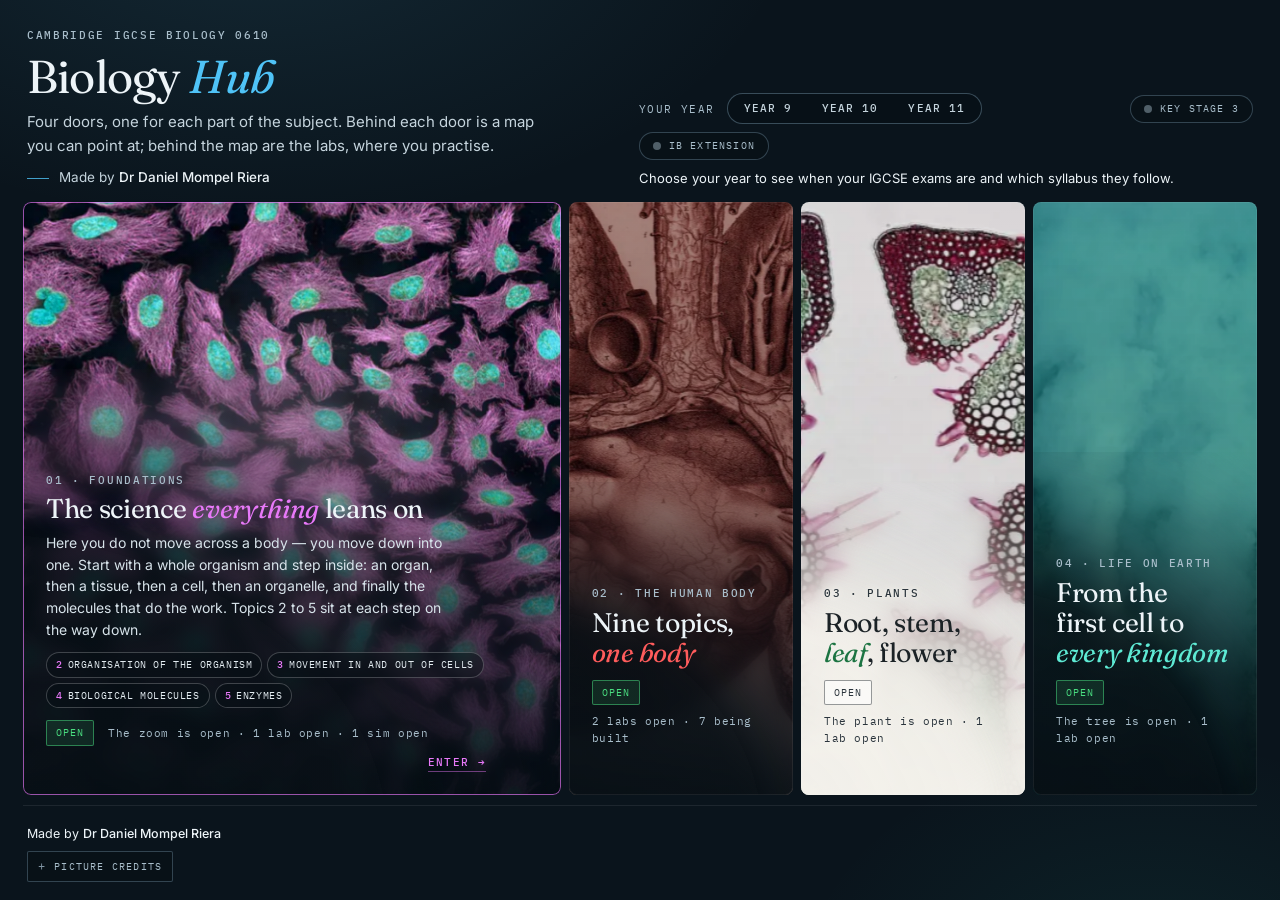
==== commit 54dcf023: "Front door: the Respiration Lab" ====
--- a/index.html
+++ b/index.html
@@ -20,7 +20,7 @@
 <link rel="preconnect" href="https://fonts.googleapis.com">
 <link rel="preconnect" href="https://fonts.gstatic.com" crossorigin>
 <link rel="stylesheet" href="https://fonts.googleapis.com/css2?family=Fraunces:ital,opsz,wght@0,9..144,300..600;1,9..144,300..600&family=IBM+Plex+Mono:wght@400;500&family=Inter:wght@400;500&display=swap">
-<link rel="stylesheet" href="css/hub.css?v=1795221928">
+<link rel="stylesheet" href="css/hub.css?v=1795371649">
 </head>
 <body>
 
@@ -231,9 +231,13 @@
        <a href="https://nlcsbiology.com/plants-hub/">Plants Hub</a> ·
        <a href="https://nlcsbiology.com/classification-lab/">Classification Lab</a> ·
        <a href="https://nlcsbiology.com/cells-lab/">Cells Lab</a> ·
+       <a href="https://nlcsbiology.com/membrane-lab/">Membrane Lab</a> ·
+       <a href="https://nlcsbiology.com/molecules-lab/">Molecules Lab</a> ·
        <a href="https://nlcsbiology.com/digestion-lab/">Digestion Lab</a> ·
        <a href="https://nlcsbiology.com/circulation-lab/">Circulation Lab</a> ·
        <a href="https://nlcsbiology.com/immunity-lab/">Immunity Lab</a> ·
+       <a href="https://nlcsbiology.com/gas-exchange-lab/">Gas Exchange Lab</a> ·
+       <a href="https://nlcsbiology.com/respiration-lab/">Respiration Lab</a> ·
        <a href="https://nlcsbiology.com/inheritance-lab/">Inheritance Lab</a> ·
        <a href="https://nlcsbiology.com/plants-lab/">Plants Lab</a> ·
        <a href="https://nlcsbiology.com/protein-enzyme-sim/">Protein &amp; Enzyme Sim</a> ·
@@ -254,12 +258,12 @@
      leaves the rest of the hub exactly as it is — js/hub.js checks before it asks. -->
 <script src="https://accounts.google.com/gsi/client?hl=en-GB" async defer></script>
 
-<script src="js/data/labs.js?v=1795221928"></script>
-<script src="js/data/syllabus-years.js?v=1795221928"></script>
-<script src="js/progress.js?v=1795221928"></script>
-<script src="js/signin.js?v=1795221928"></script>
-<script src="js/shelves.js?v=1795221928"></script>
-<script src="js/local.js?v=1795221928"></script>
-<script src="js/hub.js?v=1795221928"></script>
+<script src="js/data/labs.js?v=1795371649"></script>
+<script src="js/data/syllabus-years.js?v=1795371649"></script>
+<script src="js/progress.js?v=1795371649"></script>
+<script src="js/signin.js?v=1795371649"></script>
+<script src="js/shelves.js?v=1795371649"></script>
+<script src="js/local.js?v=1795371649"></script>
+<script src="js/hub.js?v=1795371649"></script>
 </body>
 </html>
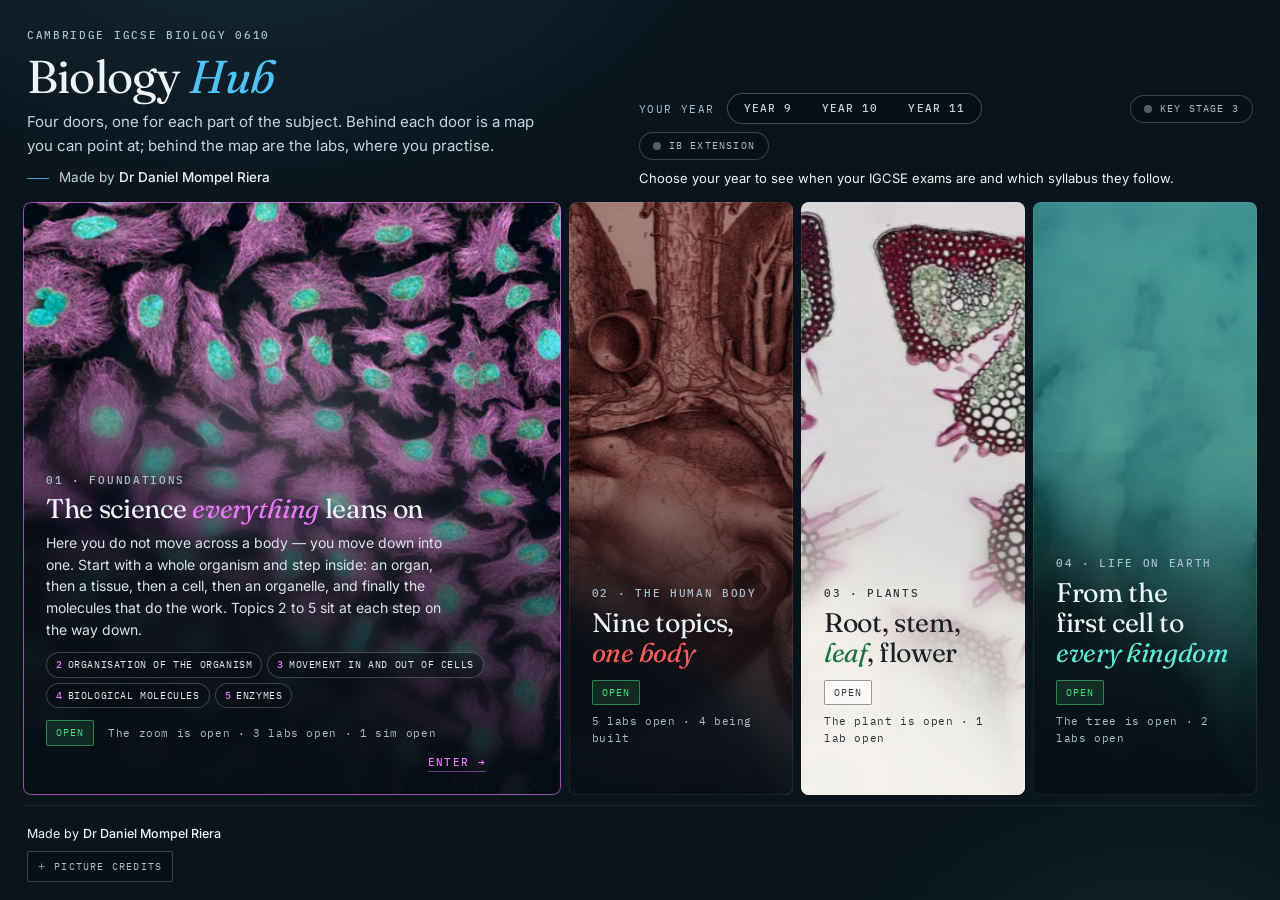
==== commit b2e50f30: "Front door: the shelf doors give the right number of labs; the labs script of 25 Nov (Homework habit" ====
--- a/index.html
+++ b/index.html
@@ -20,7 +20,7 @@
 <link rel="preconnect" href="https://fonts.googleapis.com">
 <link rel="preconnect" href="https://fonts.gstatic.com" crossorigin>
 <link rel="stylesheet" href="https://fonts.googleapis.com/css2?family=Fraunces:ital,opsz,wght@0,9..144,300..600;1,9..144,300..600&family=IBM+Plex+Mono:wght@400;500&family=Inter:wght@400;500&display=swap">
-<link rel="stylesheet" href="css/hub.css?v=1795371649">
+<link rel="stylesheet" href="css/hub.css?v=1795674366">
 </head>
 <body>
 
@@ -258,12 +258,12 @@
      leaves the rest of the hub exactly as it is — js/hub.js checks before it asks. -->
 <script src="https://accounts.google.com/gsi/client?hl=en-GB" async defer></script>
 
-<script src="js/data/labs.js?v=1795371649"></script>
-<script src="js/data/syllabus-years.js?v=1795371649"></script>
-<script src="js/progress.js?v=1795371649"></script>
-<script src="js/signin.js?v=1795371649"></script>
-<script src="js/shelves.js?v=1795371649"></script>
-<script src="js/local.js?v=1795371649"></script>
-<script src="js/hub.js?v=1795371649"></script>
+<script src="js/data/labs.js?v=1795674366"></script>
+<script src="js/data/syllabus-years.js?v=1795674366"></script>
+<script src="js/progress.js?v=1795674366"></script>
+<script src="js/signin.js?v=1795674366"></script>
+<script src="js/shelves.js?v=1795674366"></script>
+<script src="js/local.js?v=1795674366"></script>
+<script src="js/hub.js?v=1795674366"></script>
 </body>
 </html>
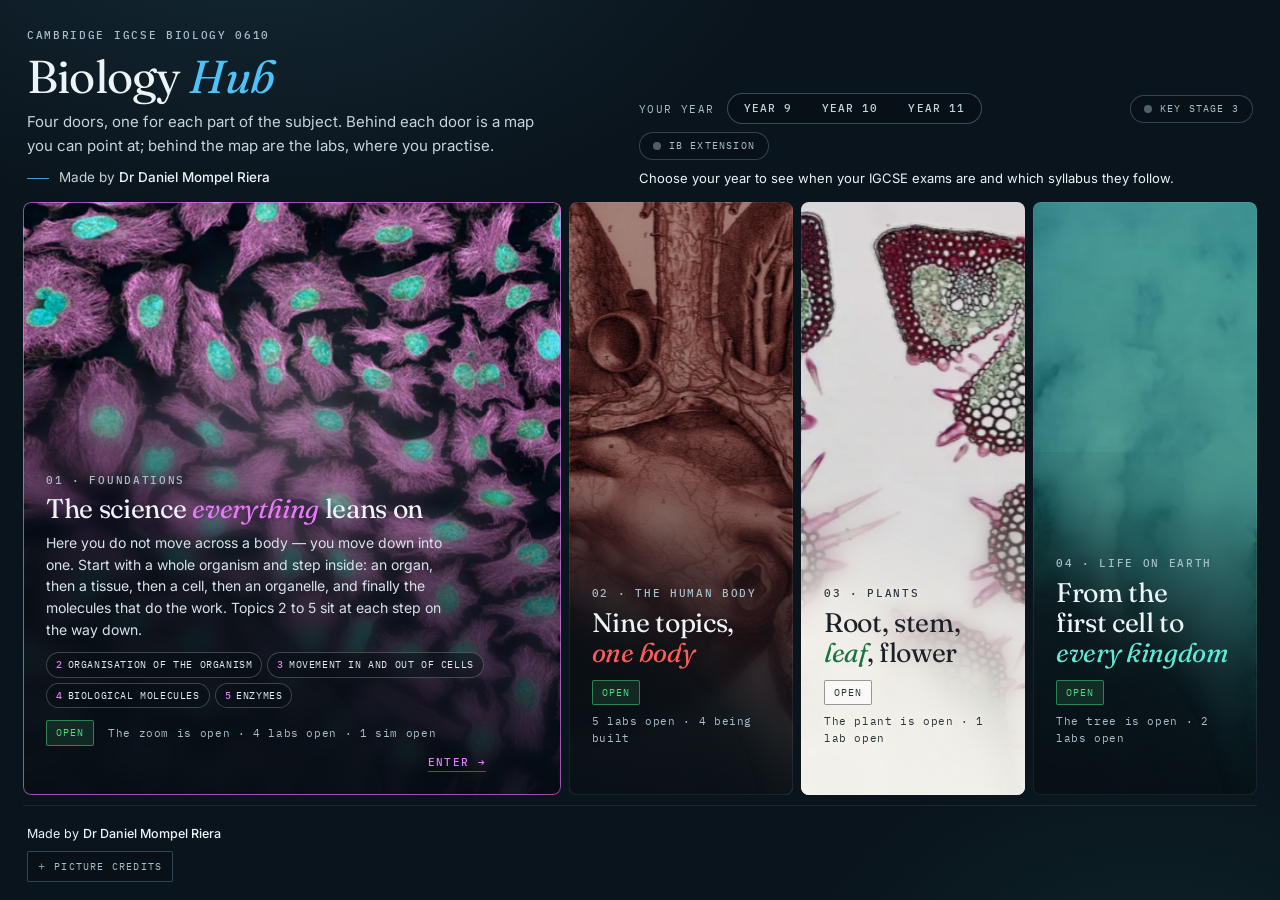
==== commit 32762a2d: "The Enzymes Lab: on the Foundations shelf (4 labs open), in the plain list, and in the labs script's" ====
--- a/index.html
+++ b/index.html
@@ -20,7 +20,7 @@
 <link rel="preconnect" href="https://fonts.googleapis.com">
 <link rel="preconnect" href="https://fonts.gstatic.com" crossorigin>
 <link rel="stylesheet" href="https://fonts.googleapis.com/css2?family=Fraunces:ital,opsz,wght@0,9..144,300..600;1,9..144,300..600&family=IBM+Plex+Mono:wght@400;500&family=Inter:wght@400;500&display=swap">
-<link rel="stylesheet" href="css/hub.css?v=1795674366">
+<link rel="stylesheet" href="css/hub.css?v=1795850670">
 </head>
 <body>
 
@@ -233,6 +233,7 @@
        <a href="https://nlcsbiology.com/cells-lab/">Cells Lab</a> ·
        <a href="https://nlcsbiology.com/membrane-lab/">Membrane Lab</a> ·
        <a href="https://nlcsbiology.com/molecules-lab/">Molecules Lab</a> ·
+       <a href="https://nlcsbiology.com/enzymes-lab/">Enzymes Lab</a> ·
        <a href="https://nlcsbiology.com/digestion-lab/">Digestion Lab</a> ·
        <a href="https://nlcsbiology.com/circulation-lab/">Circulation Lab</a> ·
        <a href="https://nlcsbiology.com/immunity-lab/">Immunity Lab</a> ·
@@ -258,12 +259,12 @@
      leaves the rest of the hub exactly as it is — js/hub.js checks before it asks. -->
 <script src="https://accounts.google.com/gsi/client?hl=en-GB" async defer></script>
 
-<script src="js/data/labs.js?v=1795674366"></script>
-<script src="js/data/syllabus-years.js?v=1795674366"></script>
-<script src="js/progress.js?v=1795674366"></script>
-<script src="js/signin.js?v=1795674366"></script>
-<script src="js/shelves.js?v=1795674366"></script>
-<script src="js/local.js?v=1795674366"></script>
-<script src="js/hub.js?v=1795674366"></script>
+<script src="js/data/labs.js?v=1795850670"></script>
+<script src="js/data/syllabus-years.js?v=1795850670"></script>
+<script src="js/progress.js?v=1795850670"></script>
+<script src="js/signin.js?v=1795850670"></script>
+<script src="js/shelves.js?v=1795850670"></script>
+<script src="js/local.js?v=1795850670"></script>
+<script src="js/hub.js?v=1795850670"></script>
 </body>
 </html>
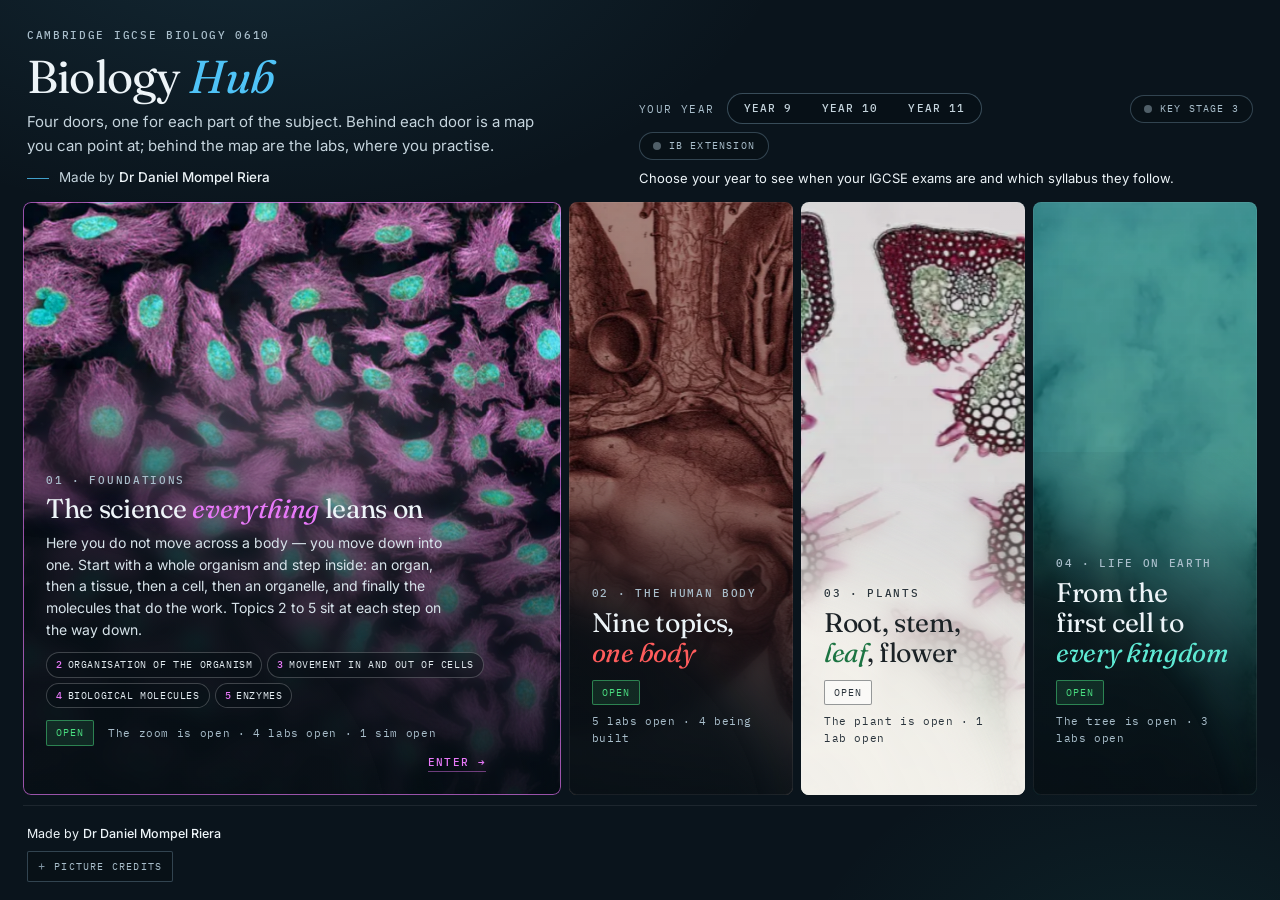
==== commit 1b185c95: "The Life on Earth door: 3 labs open (the Variation Lab)" ====
--- a/index.html
+++ b/index.html
@@ -20,7 +20,7 @@
 <link rel="preconnect" href="https://fonts.googleapis.com">
 <link rel="preconnect" href="https://fonts.gstatic.com" crossorigin>
 <link rel="stylesheet" href="https://fonts.googleapis.com/css2?family=Fraunces:ital,opsz,wght@0,9..144,300..600;1,9..144,300..600&family=IBM+Plex+Mono:wght@400;500&family=Inter:wght@400;500&display=swap">
-<link rel="stylesheet" href="css/hub.css?v=1795850670">
+<link rel="stylesheet" href="css/hub.css?v=1795868501">
 </head>
 <body>
 
@@ -240,6 +240,7 @@
        <a href="https://nlcsbiology.com/gas-exchange-lab/">Gas Exchange Lab</a> ·
        <a href="https://nlcsbiology.com/respiration-lab/">Respiration Lab</a> ·
        <a href="https://nlcsbiology.com/inheritance-lab/">Inheritance Lab</a> ·
+       <a href="https://nlcsbiology.com/variation-lab/">Variation Lab</a> ·
        <a href="https://nlcsbiology.com/plants-lab/">Plants Lab</a> ·
        <a href="https://nlcsbiology.com/protein-enzyme-sim/">Protein &amp; Enzyme Sim</a> ·
        <a href="https://nlcsbiology.com/B11-starch-calibration-curve-pract/">IB Biology practical: starch calibration curve (B1.1)</a> ·
@@ -259,12 +260,12 @@
      leaves the rest of the hub exactly as it is — js/hub.js checks before it asks. -->
 <script src="https://accounts.google.com/gsi/client?hl=en-GB" async defer></script>
 
-<script src="js/data/labs.js?v=1795850670"></script>
-<script src="js/data/syllabus-years.js?v=1795850670"></script>
-<script src="js/progress.js?v=1795850670"></script>
-<script src="js/signin.js?v=1795850670"></script>
-<script src="js/shelves.js?v=1795850670"></script>
-<script src="js/local.js?v=1795850670"></script>
-<script src="js/hub.js?v=1795850670"></script>
+<script src="js/data/labs.js?v=1795868501"></script>
+<script src="js/data/syllabus-years.js?v=1795868501"></script>
+<script src="js/progress.js?v=1795868501"></script>
+<script src="js/signin.js?v=1795868501"></script>
+<script src="js/shelves.js?v=1795868501"></script>
+<script src="js/local.js?v=1795868501"></script>
+<script src="js/hub.js?v=1795868501"></script>
 </body>
 </html>
